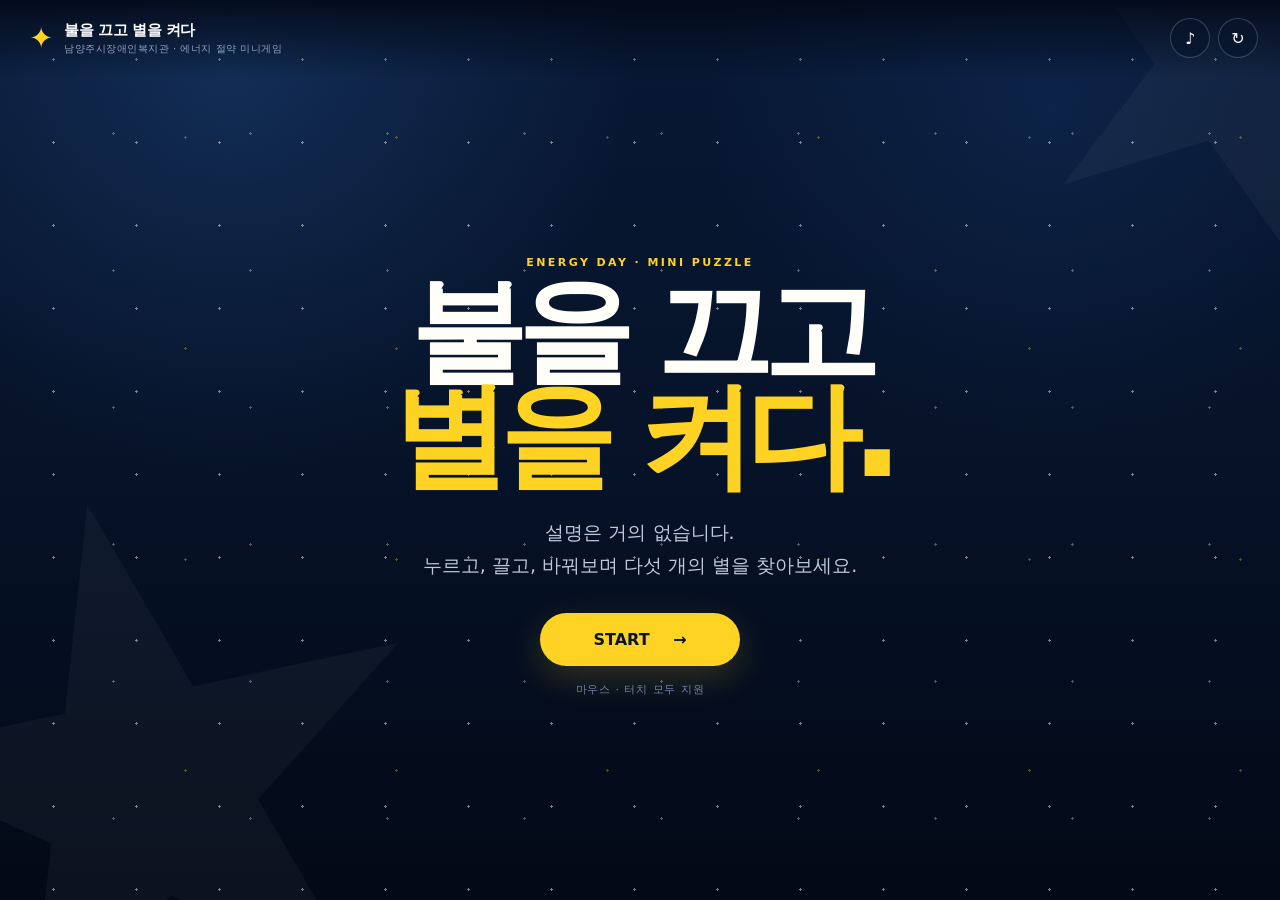
==== index.html @ 2996d531 "Add files via upload" ====
<!doctype html>
<html lang="ko">
<head>
  <meta charset="utf-8" />
  <meta name="viewport" content="width=device-width, initial-scale=1, viewport-fit=cover" />
  <meta name="theme-color" content="#07152d" />
  <meta name="description" content="불을 끄고 별을 켜다 - 5개의 짧은 에너지 절약 퍼즐 웹게임" />
  <title>불을 끄고 별을 켜다</title>
  <link rel="stylesheet" href="styles.css" />
</head>
<body>
  <div id="app" class="app-shell">
    <header class="topbar">
      <button id="homeBtn" class="brand" type="button" aria-label="처음 화면으로">
        <span class="brand-star" aria-hidden="true">✦</span>
        <span>
          <strong>불을 끄고 별을 켜다</strong>
          <small id="orgName">에너지 절약 미니게임</small>
        </span>
      </button>
      <div class="top-actions">
        <button id="soundBtn" class="icon-btn" type="button" aria-label="소리 켜기/끄기" aria-pressed="true">♪</button>
        <button id="resetBtn" class="icon-btn" type="button" aria-label="진행상황 초기화">↻</button>
      </div>
    </header>

    <main>
      <section id="introScreen" class="screen intro-screen active" aria-labelledby="introTitle">
        <div class="intro-stars" aria-hidden="true"></div>
        <div class="intro-card">
          <p class="eyebrow">ENERGY DAY · MINI PUZZLE</p>
          <h1 id="introTitle">불을 끄고<br><span>별을 켜다.</span></h1>
          <p class="intro-copy">설명은 거의 없습니다.<br>누르고, 끌고, 바꿔보며 다섯 개의 별을 찾아보세요.</p>
          <button id="startBtn" class="primary-btn" type="button">START <span>→</span></button>
          <p class="intro-note">마우스 · 터치 모두 지원</p>
        </div>
      </section>

      <section id="selectScreen" class="screen select-screen" aria-labelledby="selectTitle">
        <div class="screen-heading">
          <p class="eyebrow">FIND FIVE STARS</p>
          <h2 id="selectTitle">STAGE SELECT</h2>
          <p><strong id="starCount">0</strong> / 5 STARS</p>
        </div>
        <div id="stageGrid" class="stage-grid" aria-label="스테이지 선택"></div>
        <div class="select-footer">
          <span>별을 찾을수록 밤하늘이 밝아집니다.</span>
          <div id="miniConstellation" class="mini-constellation" aria-hidden="true"></div>
        </div>
      </section>

      <section id="gameScreen" class="screen game-screen" aria-labelledby="stageLabel">
        <div class="game-meta">
          <button id="backBtn" class="text-btn" type="button">← STAGES</button>
          <div>
            <p id="stageLabel" class="stage-label">STAGE 01</p>
            <p id="stageSubtitle" class="stage-subtitle">SWITCH</p>
          </div>
          <button id="hintBtn" class="hint-btn" type="button" aria-expanded="false">HINT ?</button>
        </div>

        <div id="gameFrame" class="game-frame" aria-live="polite"></div>
        <p id="hintText" class="hint-text" hidden></p>
      </section>

      <section id="endingScreen" class="screen ending-screen" aria-labelledby="endingTitle">
        <div class="ending-sky" aria-hidden="true">
          <div class="ending-star big-star"></div>
          <div class="ending-sparkles"></div>
        </div>
        <div class="ending-card">
          <p class="eyebrow">5 / 5 STARS FOUND</p>
          <h2 id="endingTitle">불을 끄면,<br><span>별이 켜집니다.</span></h2>
          <p>작은 실천이 모이면 밤하늘이 조금 더 선명해집니다.</p>
          <div class="pledge-box">
            <span>오늘의 에너지 약속</span>
            <strong>사용하지 않는 조명과 전자기기는 OFF</strong>
            <strong>여름철 실내 적정온도는 26℃</strong>
          </div>
          <button id="replayBtn" class="primary-btn" type="button">다시 플레이 <span>↻</span></button>
          <button id="endingStagesBtn" class="text-btn light" type="button">스테이지 선택으로</button>
        </div>
      </section>
    </main>

    <div id="clearOverlay" class="clear-overlay" aria-hidden="true">
      <div class="clear-star" aria-hidden="true"></div>
      <p>STAR FOUND</p>
      <strong id="clearStageText">01 / 05</strong>
    </div>

    <div id="toast" class="toast" role="status" aria-live="polite"></div>
  </div>

  <script src="game.js"></script>
</body>
</html>
---- styles.css ----
:root {
  --ink: #07152d;
  --ink-2: #0b2146;
  --paper: #f4f1e9;
  --white: #fffef9;
  --yellow: #ffd324;
  --yellow-2: #ffb400;
  --blue: #69b8ff;
  --muted: #75809a;
  --line: rgba(255,255,255,.15);
  --shadow: 0 24px 80px rgba(0,0,0,.26);
  --radius: 28px;
}

* { box-sizing: border-box; }
html, body { margin: 0; min-height: 100%; background: #030916; }
body {
  min-height: 100dvh;
  font-family: Pretendard, "Noto Sans KR", "Apple SD Gothic Neo", Inter, system-ui, -apple-system, sans-serif;
  color: var(--white);
  overflow-x: hidden;
  -webkit-tap-highlight-color: transparent;
}
button { font: inherit; }
button:focus-visible { outline: 3px solid var(--yellow); outline-offset: 4px; }

.app-shell {
  min-height: 100dvh;
  position: relative;
  background:
    radial-gradient(circle at 18% 8%, rgba(55,114,195,.23), transparent 30%),
    radial-gradient(circle at 82% 12%, rgba(32,79,150,.2), transparent 26%),
    linear-gradient(180deg, #081936 0%, #061329 47%, #030916 100%);
}
.app-shell::before {
  content: "";
  position: fixed; inset: 0; pointer-events: none; opacity: .48;
  background-image:
    radial-gradient(circle, rgba(255,255,255,.95) 0 1px, transparent 1.2px),
    radial-gradient(circle, rgba(255,255,255,.65) 0 1px, transparent 1.2px),
    radial-gradient(circle, rgba(255,211,36,.7) 0 1px, transparent 1.2px);
  background-size: 83px 83px, 137px 137px, 211px 211px;
  background-position: 12px 18px, 45px 65px, 80px 32px;
}

.topbar {
  position: fixed; z-index: 50; top: 0; left: 0; right: 0;
  height: 76px; padding: 0 max(22px, env(safe-area-inset-left));
  display: flex; align-items: center; justify-content: space-between;
  background: linear-gradient(180deg, rgba(3,9,22,.88), rgba(3,9,22,0));
  pointer-events: none;
}
.topbar button { pointer-events: auto; }
.brand {
  display: flex; gap: 11px; align-items: center; border: 0; background: none; color: white; padding: 7px; cursor: pointer; text-align: left;
}
.brand-star { color: var(--yellow); font-size: 29px; line-height: 1; }
.brand strong { display: block; font-size: 15px; letter-spacing: -.03em; }
.brand small { display: block; margin-top: 2px; color: #8fa2c4; font-size: 10px; letter-spacing: .05em; }
.top-actions { display: flex; gap: 8px; }
.icon-btn {
  width: 40px; height: 40px; border-radius: 50%; color: white; border: 1px solid rgba(255,255,255,.2); background: rgba(7,21,45,.55); backdrop-filter: blur(8px); cursor: pointer;
}
.icon-btn[aria-pressed="false"] { opacity: .45; }

.screen { display: none; min-height: 100dvh; position: relative; z-index: 2; padding: 92px 24px 28px; }
.screen.active { display: flex; }
.eyebrow { margin: 0 0 10px; font-size: 11px; font-weight: 800; letter-spacing: .22em; color: var(--yellow); }

/* intro */
.intro-screen { align-items: center; justify-content: center; text-align: center; overflow: hidden; }
.intro-card { width: min(650px, 100%); position: relative; z-index: 2; }
.intro-card h1 { margin: 0; font-size: clamp(56px, 11vw, 116px); line-height: .9; letter-spacing: -.075em; font-weight: 950; }
.intro-card h1 span { color: var(--yellow); }
.intro-copy { color: #bdc8dd; font-size: clamp(15px, 2.7vw, 19px); line-height: 1.75; margin: 28px 0 30px; }
.primary-btn {
  min-width: 200px; border: 0; border-radius: 999px; padding: 17px 26px; font-weight: 900; color: var(--ink); background: var(--yellow); cursor: pointer; box-shadow: 0 12px 35px rgba(255,211,36,.18); transition: transform .18s ease, box-shadow .18s ease;
}
.primary-btn:hover { transform: translateY(-2px); box-shadow: 0 15px 42px rgba(255,211,36,.28); }
.primary-btn span { margin-left: 18px; }
.intro-note { margin-top: 16px; color: #7083a5; font-size: 11px; letter-spacing: .08em; }
.intro-stars::before, .intro-stars::after { content: "★"; position: absolute; color: rgba(255,255,255,.04); font-size: min(66vw, 720px); line-height: 1; }
.intro-stars::before { left: -14vw; bottom: -18vw; transform: rotate(-12deg); }
.intro-stars::after { right: -22vw; top: -24vw; transform: rotate(19deg) scale(.72); }

/* selection */
.select-screen { flex-direction: column; justify-content: center; width: min(980px, 100%); margin: auto; }
.screen-heading { display: grid; grid-template-columns: 1fr auto; align-items: end; gap: 0 20px; margin-bottom: 28px; }
.screen-heading .eyebrow { grid-column: 1 / -1; }
.screen-heading h2 { margin: 0; font-size: clamp(38px, 7vw, 72px); letter-spacing: -.055em; line-height: .95; }
.screen-heading > p:last-child { margin: 0 0 7px; color: #8798b8; font-size: 13px; }
.screen-heading strong { color: var(--yellow); font-size: 25px; }
.stage-grid { display: grid; grid-template-columns: repeat(5, 1fr); gap: 12px; }
.stage-tile {
  aspect-ratio: 1 / 1.05; position: relative; border-radius: 24px; border: 1px solid rgba(255,255,255,.15); overflow: hidden; padding: 18px; background: rgba(12,31,62,.73); color: white; cursor: pointer; text-align: left; transition: transform .18s ease, border-color .18s ease, background .18s ease;
}
.stage-tile:hover:not(:disabled) { transform: translateY(-5px); border-color: rgba(255,211,36,.55); background: rgba(15,39,78,.95); }
.stage-tile:disabled { cursor: not-allowed; opacity: .35; filter: grayscale(.5); }
.stage-number { display: block; font-size: 12px; color: #8194b7; letter-spacing: .08em; }
.stage-name { position: absolute; left: 18px; bottom: 17px; font-size: clamp(13px, 1.5vw, 17px); font-weight: 900; letter-spacing: -.02em; }
.stage-icon { position: absolute; right: 14px; top: 10px; font-size: clamp(44px, 6vw, 78px); line-height: 1; color: rgba(255,255,255,.06); }
.stage-tile.cleared { border-color: rgba(255,211,36,.45); }
.stage-tile.cleared .stage-icon { color: var(--yellow); opacity: .95; transform: scale(.58); transform-origin: top right; }
.stage-tile.cleared::after { content: "FOUND"; position: absolute; top: 18px; left: 18px; color: var(--yellow); font-size: 9px; font-weight: 900; letter-spacing: .15em; }
.stage-tile.cleared .stage-number { visibility: hidden; }
.select-footer { display: flex; justify-content: space-between; align-items: center; margin-top: 20px; color: #7f90af; font-size: 12px; }
.mini-constellation { display: flex; gap: 6px; }
.mini-constellation i { width: 8px; height: 8px; background: #42516f; transform: rotate(45deg); transition: .35s; }
.mini-constellation i.on { background: var(--yellow); box-shadow: 0 0 14px rgba(255,211,36,.7); }

/* game */
.game-screen { flex-direction: column; align-items: center; justify-content: center; padding-top: 86px; }
.game-meta { width: min(860px, 100%); display: grid; grid-template-columns: 1fr auto 1fr; align-items: center; margin: 0 0 13px; }
.game-meta > div { text-align: center; }
.stage-label { margin: 0; font-size: 10px; color: #7f91b2; font-weight: 800; letter-spacing: .18em; }
.stage-subtitle { margin: 2px 0 0; font-size: 19px; font-weight: 950; letter-spacing: .08em; }
.text-btn, .hint-btn { border: 0; background: none; color: #8da0c2; font-size: 11px; letter-spacing: .07em; font-weight: 800; cursor: pointer; padding: 10px 0; }
.text-btn { justify-self: start; }
.hint-btn { justify-self: end; }
.text-btn:hover, .hint-btn:hover { color: white; }
.game-frame {
  width: min(860px, 100%); aspect-ratio: 16 / 9; min-height: 330px; max-height: calc(100dvh - 190px); position: relative; overflow: hidden; border-radius: var(--radius); background: #f4f1e9; color: var(--ink); box-shadow: var(--shadow); user-select: none; touch-action: none;
}
.hint-text { max-width: 760px; margin: 13px auto 0; padding: 10px 16px; border-radius: 999px; background: rgba(255,255,255,.08); color: #b4bfd2; font-size: 12px; text-align: center; }

/* shared stage visuals */
.stage-scene { position: absolute; inset: 0; overflow: hidden; }
.scene-caption { position: absolute; left: 22px; bottom: 18px; color: rgba(7,21,45,.46); font-size: 10px; letter-spacing: .12em; font-weight: 800; }
.star-shape { clip-path: polygon(50% 0%, 61% 34%, 98% 35%, 68% 56%, 79% 92%, 50% 71%, 21% 92%, 32% 56%, 2% 35%, 39% 34%); }

/* Stage 1 */
.room-stage { background: linear-gradient(180deg, #f8edc8 0 68%, #d4b183 68%); transition: background .65s ease; }
.room-stage.off { background: linear-gradient(180deg, #0c1832 0 68%, #11192b 68%); }
.room-window { position: absolute; left: 10%; top: 13%; width: 30%; height: 43%; border: 13px solid #e7dcc1; background: linear-gradient(#82c6eb, #c8ebf8); box-shadow: inset 0 0 0 3px #c4b99f; overflow: hidden; transition: .6s; }
.room-window::before, .room-window::after { content: ""; position: absolute; background: #e7dcc1; z-index: 3; }
.room-window::before { width: 8px; height: 100%; left: calc(50% - 4px); }
.room-window::after { height: 8px; width: 100%; top: calc(50% - 4px); }
.room-stage.off .room-window { background: radial-gradient(circle at 60% 25%, #263f69, #081226 70%); border-color: #1d2940; box-shadow: inset 0 0 0 3px #050b17; }
.window-star { position: absolute; width: 30%; aspect-ratio: 1; left: 58%; top: 27%; background: var(--yellow); filter: drop-shadow(0 0 14px rgba(255,211,36,.9)); opacity: 0; transform: scale(.3) rotate(-25deg); transition: .55s .25s cubic-bezier(.2,.8,.2,1); }
.room-stage.off .window-star { opacity: 1; transform: scale(1) rotate(0); }
.room-table { position: absolute; right: 12%; bottom: 20%; width: 34%; height: 8%; background: #8d643f; border-radius: 6px 6px 0 0; }
.room-table::before, .room-table::after { content: ""; position: absolute; top: 100%; width: 6%; height: 140%; background: #69492f; }
.room-table::before { left: 8%; } .room-table::after { right: 8%; }
.desk-lamp { position: absolute; right: 25%; bottom: 28%; width: 17%; height: 29%; }
.lamp-base { position: absolute; bottom: 0; left: 32%; width: 43%; height: 8%; border-radius: 50%; background: #23334e; }
.lamp-arm { position: absolute; bottom: 6%; left: 50%; width: 5%; height: 62%; background: #31425e; transform: rotate(-18deg); transform-origin: bottom; }
.lamp-head { position: absolute; top: 4%; left: 28%; width: 50%; height: 25%; background: #31425e; border-radius: 60% 60% 22% 22%; transform: rotate(-15deg); }
.light-cone { position: absolute; left: 7%; top: 21%; width: 86%; height: 78%; background: linear-gradient(180deg, rgba(255,243,168,.68), rgba(255,243,168,0)); clip-path: polygon(31% 0, 63% 0, 100% 100%, 0 100%); opacity: 1; transition: .45s; pointer-events: none; }
.room-stage.off .light-cone { opacity: 0; }
.wall-switch { position: absolute; left: 49%; top: 39%; width: 55px; height: 78px; background: #e9e4d7; border: 1px solid #c9c2b4; border-radius: 6px; box-shadow: 0 6px 15px rgba(40,33,18,.12); cursor: pointer; }
.wall-switch::before { content: ""; position: absolute; left: 17px; top: 17px; width: 19px; height: 42px; background: #fbfaf5; border: 1px solid #cfc9bc; border-radius: 3px; box-shadow: inset 0 -5px 8px rgba(0,0,0,.07); transition: .25s; }
.room-stage.off .wall-switch::before { transform: rotateX(180deg); box-shadow: inset 0 5px 8px rgba(0,0,0,.1); }

/* Stage 2 */
.thermo-stage { display: grid; place-items: center; background: radial-gradient(circle at 50% 40%, #f7fafb 0, #e8f1f4 68%, #d5e5e8 100%); }
.thermo-unit { width: min(68%, 420px); aspect-ratio: 1.55; border-radius: 30px; background: #fdfefd; border: 1px solid #cbd9dc; box-shadow: 0 26px 60px rgba(54,91,100,.18), inset 0 -10px 25px rgba(87,130,140,.06); position: relative; display: grid; place-items: center; }
.thermo-display { font-variant-numeric: tabular-nums; font-size: clamp(68px, 13vw, 120px); font-weight: 300; letter-spacing: -.07em; color: #1d4451; line-height: 1; }
.thermo-display small { font-size: .32em; vertical-align: top; margin-left: 4px; }
.thermo-arrows { position: absolute; right: 8%; top: 50%; transform: translateY(-50%); display: grid; gap: 12px; }
.temp-btn { width: 44px; height: 44px; border: 1px solid #c9d7da; background: white; color: #315b65; border-radius: 50%; cursor: pointer; font-size: 20px; }
.thermo-led { position: absolute; left: 7%; top: 14%; width: 8px; height: 8px; border-radius: 50%; background: #61a8be; box-shadow: 0 0 8px #61a8be; }
.thermo-star { position: absolute; width: 80px; aspect-ratio: 1; background: var(--yellow); opacity: 0; transform: scale(.2); transition: .5s cubic-bezier(.2,.9,.2,1.2); filter: drop-shadow(0 0 12px rgba(255,211,36,.7)); }
.thermo-stage.solved .thermo-display { opacity: .08; }
.thermo-stage.solved .thermo-arrows { opacity: 0; }
.thermo-stage.solved .thermo-star { opacity: 1; transform: scale(1); }
.thermo-message { position: absolute; bottom: 12%; text-align: center; color: #62808a; font-size: 12px; opacity: 0; transition: .4s .15s; }
.thermo-stage.solved .thermo-message { opacity: 1; }

/* Stage 3 */
.standby-stage { background: #0c1220; display: grid; place-items: center; }
.standby-board { position: relative; width: min(82%, 600px); aspect-ratio: 1.58; border: 1px solid #273146; border-radius: 22px; background: linear-gradient(145deg, #171f2f, #0d1422); box-shadow: inset 0 0 50px rgba(0,0,0,.35); }
.device-node { position: absolute; width: 72px; height: 72px; transform: translate(-50%, -50%); border-radius: 20px; border: 1px solid #343f54; background: #131b2a; display: grid; place-items: center; cursor: pointer; color: #778399; transition: .25s; z-index: 4; }
.device-node span { font-size: 24px; filter: grayscale(1); }
.device-node i { position: absolute; right: 8px; top: 8px; width: 8px; height: 8px; border-radius: 50%; background: #ff5d57; box-shadow: 0 0 10px rgba(255,93,87,.8); transition: .2s; }
.device-node.off { border-color: #2a3242; color: #404a5c; transform: translate(-50%, -50%) scale(.96); }
.device-node.off i { background: #334058; box-shadow: none; }
.standby-svg { position: absolute; inset: 0; width: 100%; height: 100%; z-index: 2; pointer-events: none; }
.standby-svg path { fill: none; stroke: var(--yellow); stroke-width: 3; stroke-linecap: round; stroke-linejoin: round; stroke-dasharray: 1000; stroke-dashoffset: 1000; filter: drop-shadow(0 0 7px rgba(255,211,36,.55)); transition: stroke-dashoffset .8s ease; }
.standby-stage.solved .standby-svg path { stroke-dashoffset: 0; }
.standby-center-star { position: absolute; left: 50%; top: 50%; width: 70px; aspect-ratio: 1; transform: translate(-50%,-50%) scale(.1) rotate(-30deg); background: var(--yellow); opacity: 0; transition: .45s .45s cubic-bezier(.15,.9,.2,1.25); z-index: 3; }
.standby-stage.solved .standby-center-star { opacity: 1; transform: translate(-50%,-50%) scale(1) rotate(0); }
.board-label { position: absolute; left: 16px; bottom: 12px; color: #4b586e; font-size: 9px; letter-spacing: .15em; }

/* Stage 4 */
.window-stage { background: linear-gradient(180deg, #cfeaf2 0 67%, #d7c5aa 67%); }
.ac-unit { position: absolute; left: 8%; top: 10%; width: 34%; height: 14%; background: #f7fafb; border: 1px solid #c4d0d3; border-radius: 10px 10px 22px 22px; box-shadow: 0 10px 25px rgba(55,91,97,.15); }
.ac-unit::after { content: "26°"; position: absolute; right: 10%; top: 32%; color: #5d8490; font-size: 11px; }
.airflow { position: absolute; left: 13%; top: 24%; width: 46%; height: 43%; pointer-events: none; opacity: .85; transition: .45s; }
.airflow i { position: absolute; height: 2px; border-radius: 999px; background: rgba(92,174,205,.55); animation: wind 1.8s linear infinite; transform-origin: left; }
.airflow i:nth-child(1) { top: 5%; width: 74%; animation-delay: -.4s; }
.airflow i:nth-child(2) { top: 26%; width: 58%; animation-delay: -1.1s; }
.airflow i:nth-child(3) { top: 49%; width: 83%; animation-delay: -.8s; }
.airflow i:nth-child(4) { top: 72%; width: 50%; animation-delay: -.15s; }
@keyframes wind { 0% { transform: translateX(-5%) scaleX(.45); opacity: 0; } 30% { opacity: 1; } 100% { transform: translateX(90%) scaleX(1); opacity: 0; } }
.window-stage.solved .airflow { opacity: 0; }
.big-window { position: absolute; right: 8%; top: 15%; width: 42%; height: 57%; border: 12px solid #faf6ec; background: linear-gradient(#73b9e3,#d8edf8); overflow: hidden; box-shadow: 0 15px 35px rgba(52,95,113,.15); }
.window-fixed { position: absolute; inset: 0 50% 0 0; border-right: 6px solid #f7f1e6; }
.window-panel { position: absolute; top: 0; bottom: 0; left: 0; width: 52%; background: linear-gradient(180deg, rgba(255,255,255,.1), rgba(200,232,248,.12)); border-right: 8px solid #f7f1e6; box-shadow: 12px 0 18px rgba(21,67,91,.13); cursor: ew-resize; z-index: 4; }
.window-panel::after { content: ""; position: absolute; right: 12px; top: 46%; width: 6px; height: 44px; border-radius: 999px; background: #bbc4c6; }
.outdoor-star { position: absolute; right: 12%; top: 16%; width: 25%; aspect-ratio: 1; background: var(--yellow); opacity: 0; transform: scale(.25); transition: .5s .18s cubic-bezier(.2,.9,.2,1.2); filter: drop-shadow(0 0 12px rgba(255,211,36,.7)); z-index: 2; }
.window-stage.solved .outdoor-star { opacity: 1; transform: scale(1); }
.window-stage.solved .big-window { background: linear-gradient(#2b5783,#0d2341); }
.window-stage.solved .window-panel, .window-stage.solved .window-fixed { background: rgba(15,43,68,.15); }
.window-track { position: absolute; left: 10%; bottom: 13%; width: 55%; height: 5px; border-radius: 999px; background: rgba(7,21,45,.16); }
.window-track::after { content: "CLOSE"; position: absolute; right: 0; top: 12px; color: rgba(7,21,45,.42); font-size: 9px; font-weight: 900; letter-spacing: .12em; }

/* Stage 5 */
.building-stage { background: linear-gradient(#0c2346 0 64%, #09162c 64%); }
.city-stars { position: absolute; inset: 0; pointer-events: none; }
.city-stars i { position: absolute; width: 4px; height: 4px; border-radius: 50%; background: white; opacity: .25; transition: .4s; }
.city-stars i.on { opacity: .9; background: var(--yellow); box-shadow: 0 0 11px var(--yellow); transform: scale(1.7); }
.building { position: absolute; left: 12%; right: 12%; bottom: 0; height: 66%; background: #132139; border-radius: 12px 12px 0 0; box-shadow: 0 -16px 38px rgba(0,0,0,.2); }
.building::before { content: ""; position: absolute; left: 7%; top: -8%; width: 26%; height: 8%; background: #182943; border-radius: 7px 7px 0 0; }
.building-sign { position: absolute; left: 50%; top: 6%; transform: translateX(-50%); color: #71809a; font-size: 10px; letter-spacing: .17em; white-space: nowrap; }
.windows-grid { position: absolute; left: 10%; right: 10%; top: 20%; bottom: 13%; display: grid; grid-template-columns: repeat(4,1fr); grid-template-rows: repeat(3,1fr); gap: 8% 7%; }
.building-window { position: relative; border: 0; border-radius: 5px; background: #ffe273; box-shadow: 0 0 18px rgba(255,221,98,.32), inset 0 0 0 3px #c9b45f; cursor: pointer; transition: .26s; }
.building-window::after { content: ""; position: absolute; left: 50%; top: 0; bottom: 0; width: 3px; background: rgba(119,99,35,.25); }
.building-window.off { background: #07111f; box-shadow: none; }
.building-window.off::after { background: #1c2b42; }
.constellation-svg { position: absolute; left: 23%; top: 5%; width: 54%; height: 42%; pointer-events: none; opacity: 0; transition: .5s; filter: drop-shadow(0 0 7px rgba(255,211,36,.5)); }
.constellation-svg path { fill: none; stroke: var(--yellow); stroke-width: 1.8; stroke-dasharray: 700; stroke-dashoffset: 700; transition: stroke-dashoffset 1.1s .2s ease; }
.building-stage.solved .constellation-svg { opacity: 1; }
.building-stage.solved .constellation-svg path { stroke-dashoffset: 0; }
.final-sky-star { position: absolute; left: 50%; top: 20%; width: 62px; aspect-ratio: 1; background: var(--yellow); opacity: 0; transform: translate(-50%,-50%) scale(.2); transition: .5s .85s cubic-bezier(.2,.9,.2,1.2); filter: drop-shadow(0 0 15px rgba(255,211,36,.9)); }
.building-stage.solved .final-sky-star { opacity: 1; transform: translate(-50%,-50%) scale(1); }

/* clear */
.clear-overlay { position: fixed; inset: 0; z-index: 100; display: grid; place-items: center; align-content: center; background: rgba(3,9,22,.88); backdrop-filter: blur(6px); opacity: 0; visibility: hidden; transition: .28s; pointer-events: none; }
.clear-overlay.show { opacity: 1; visibility: visible; }
.clear-star { width: 120px; aspect-ratio: 1; background: var(--yellow); clip-path: polygon(50% 0%, 61% 34%, 98% 35%, 68% 56%, 79% 92%, 50% 71%, 21% 92%, 32% 56%, 2% 35%, 39% 34%); filter: drop-shadow(0 0 26px rgba(255,211,36,.58)); animation: popStar .6s cubic-bezier(.15,.9,.22,1.35); }
@keyframes popStar { from { transform: scale(.05) rotate(-45deg); } to { transform: scale(1) rotate(0); } }
.clear-overlay p { margin: 20px 0 4px; font-weight: 950; font-size: 28px; letter-spacing: -.03em; }
.clear-overlay strong { color: #8293b3; font-size: 11px; letter-spacing: .18em; }
.toast { position: fixed; z-index: 110; left: 50%; bottom: 30px; transform: translate(-50%, 15px); padding: 11px 16px; border-radius: 999px; background: rgba(255,255,255,.95); color: var(--ink); font-size: 12px; font-weight: 800; opacity: 0; pointer-events: none; transition: .25s; box-shadow: 0 10px 30px rgba(0,0,0,.24); }
.toast.show { opacity: 1; transform: translate(-50%, 0); }

/* ending */
.ending-screen { align-items: center; justify-content: center; text-align: center; overflow: hidden; }
.ending-card { width: min(660px, 100%); position: relative; z-index: 3; }
.ending-card h2 { margin: 0; font-size: clamp(48px, 9vw, 88px); line-height: .95; letter-spacing: -.065em; }
.ending-card h2 span { color: var(--yellow); }
.ending-card > p:not(.eyebrow) { color: #aebad0; line-height: 1.65; }
.pledge-box { margin: 24px auto 26px; max-width: 520px; border: 1px solid rgba(255,255,255,.13); border-radius: 20px; padding: 18px; background: rgba(11,33,70,.46); display: grid; gap: 6px; }
.pledge-box span { color: #7689ad; font-size: 10px; letter-spacing: .14em; font-weight: 800; margin-bottom: 4px; }
.pledge-box strong { font-size: 14px; }
.light { display: block; margin: 14px auto 0; color: #7184a8; }
.ending-star { position: absolute; width: min(60vw, 600px); aspect-ratio: 1; background: rgba(255,211,36,.04); left: 50%; top: 50%; transform: translate(-50%,-50%) rotate(-7deg); clip-path: polygon(50% 0%, 61% 34%, 98% 35%, 68% 56%, 79% 92%, 50% 71%, 21% 92%, 32% 56%, 2% 35%, 39% 34%); }

@media (max-width: 760px) {
  .topbar { height: 66px; padding: 0 12px; }
  .brand small { display: none; }
  .screen { padding: 78px 14px 20px; }
  .stage-grid { grid-template-columns: repeat(2, 1fr); }
  .stage-tile:last-child { grid-column: 1 / -1; aspect-ratio: 2 / .72; }
  .select-screen { justify-content: flex-start; }
  .screen-heading { margin-top: 22px; }
  .game-screen { justify-content: flex-start; padding-top: 76px; }
  .game-frame { aspect-ratio: 10 / 12; min-height: 520px; max-height: none; border-radius: 22px; }
  .game-meta { grid-template-columns: 1fr auto 1fr; }
  .room-window { left: 8%; top: 14%; width: 45%; height: 36%; }
  .room-table { right: 8%; bottom: 23%; width: 56%; }
  .desk-lamp { right: 22%; bottom: 31%; width: 27%; height: 26%; }
  .wall-switch { left: 20%; top: 60%; }
  .thermo-unit { width: 82%; }
  .standby-board { width: 90%; aspect-ratio: 1 / 1.2; }
  .device-node { width: 64px; height: 64px; }
  .ac-unit { left: 7%; top: 11%; width: 48%; height: 10%; }
  .big-window { right: 8%; left: 8%; top: 33%; width: auto; height: 45%; }
  .airflow { left: 14%; top: 21%; width: 68%; height: 18%; }
  .window-track { left: 10%; bottom: 12%; width: 80%; }
  .building { left: 5%; right: 5%; height: 62%; }
  .constellation-svg { left: 16%; width: 68%; top: 9%; }
  .select-footer > span { display: none; }
  .select-footer { justify-content: flex-end; }
}

@media (prefers-reduced-motion: reduce) {
  *, *::before, *::after { animation-duration: .01ms !important; animation-iteration-count: 1 !important; transition-duration: .01ms !important; }
}
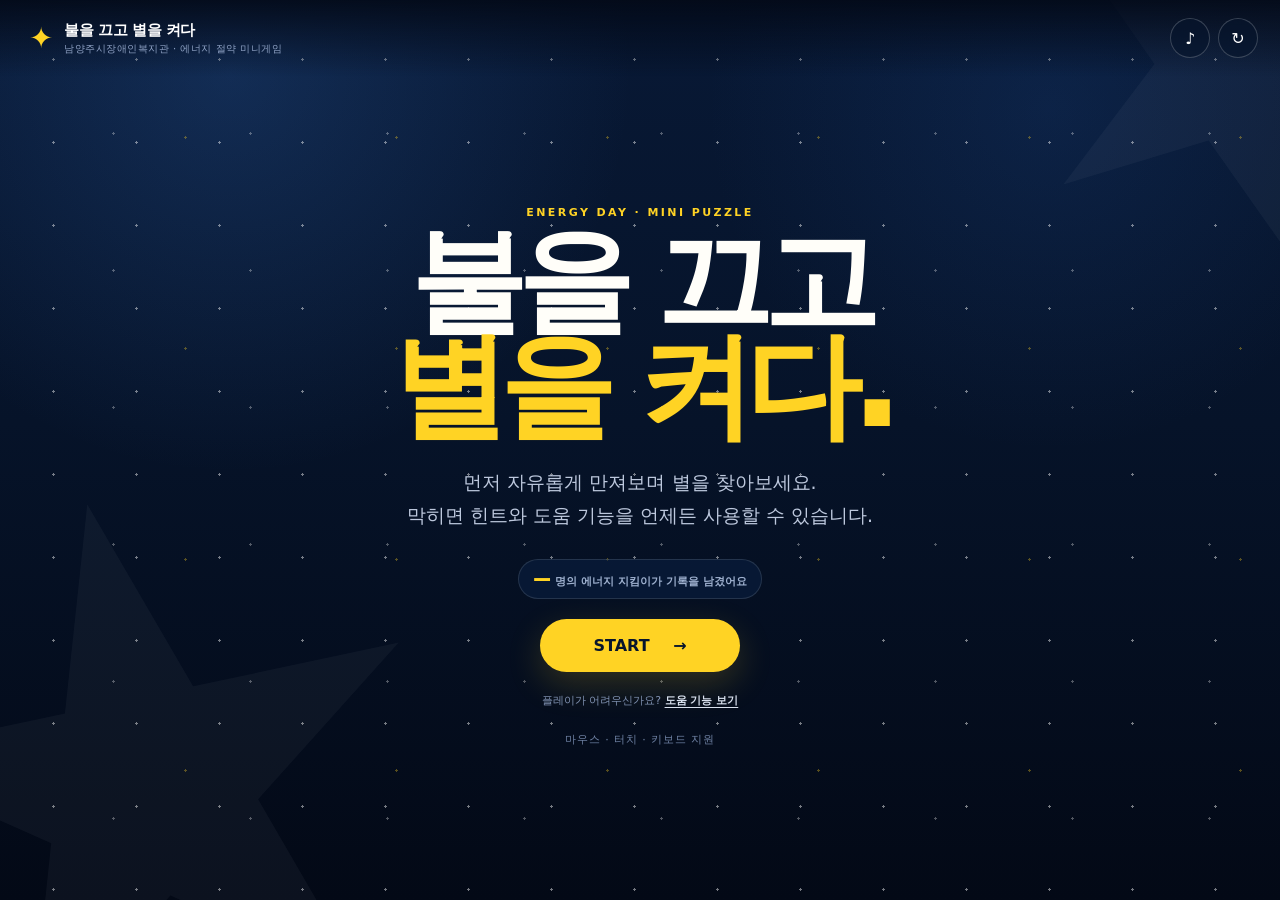
==== commit 420a353b: "Add files via upload" ====
--- a/index.html
+++ b/index.html
@@ -30,9 +30,11 @@
         <div class="intro-card">
           <p class="eyebrow">ENERGY DAY · MINI PUZZLE</p>
           <h1 id="introTitle">불을 끄고<br><span>별을 켜다.</span></h1>
-          <p class="intro-copy">설명은 거의 없습니다.<br>누르고, 끌고, 바꿔보며 다섯 개의 별을 찾아보세요.</p>
+          <p class="intro-copy">먼저 자유롭게 만져보며 별을 찾아보세요.<br>막히면 힌트와 도움 기능을 언제든 사용할 수 있습니다.</p>
+          <div class="intro-community" aria-live="polite"><strong id="publicParticipationCount">—</strong><span>명의 에너지 지킴이가 기록을 남겼어요</span></div>
           <button id="startBtn" class="primary-btn" type="button">START <span>→</span></button>
-          <p class="intro-note">마우스 · 터치 모두 지원</p>
+          <button id="introHelpBtn" class="intro-help-btn" type="button">플레이가 어려우신가요? <b>도움 기능 보기</b></button>
+          <p class="intro-note">마우스 · 터치 · 키보드 지원</p>
         </div>
       </section>
 
@@ -56,11 +58,18 @@
             <p id="stageLabel" class="stage-label">STAGE 01</p>
             <p id="stageSubtitle" class="stage-subtitle">SWITCH</p>
           </div>
-          <button id="hintBtn" class="hint-btn" type="button" aria-expanded="false">HINT ?</button>
+          <div class="game-meta-actions">
+            <button id="helpBtn" class="help-btn" type="button" aria-haspopup="dialog">도움</button>
+            <button id="hintBtn" class="hint-btn" type="button" aria-expanded="false">HINT ?</button>
+          </div>
         </div>
 
         <div id="gameFrame" class="game-frame" aria-live="polite"></div>
-        <p id="hintText" class="hint-text" hidden></p>
+        <p id="hintText" class="hint-text" role="status" aria-live="polite" hidden></p>
+        <div id="autoHelpActions" class="auto-help-actions" hidden>
+          <button id="assistControlBtn" class="mini-help-btn" type="button">쉬운 조작 켜기</button>
+          <button id="alternativeBtn" class="mini-help-btn accent" type="button">다른 방식으로 참여</button>
+        </div>
       </section>
 
       <section id="endingScreen" class="screen ending-screen" aria-labelledby="endingTitle">
@@ -68,20 +77,187 @@
           <div class="ending-star big-star"></div>
           <div class="ending-sparkles"></div>
         </div>
-        <div class="ending-card">
+        <div class="ending-card ending-card-wide">
           <p class="eyebrow">5 / 5 STARS FOUND</p>
           <h2 id="endingTitle">불을 끄면,<br><span>별이 켜집니다.</span></h2>
           <p>작은 실천이 모이면 밤하늘이 조금 더 선명해집니다.</p>
-          <div class="pledge-box">
-            <span>오늘의 에너지 약속</span>
-            <strong>사용하지 않는 조명과 전자기기는 OFF</strong>
-            <strong>여름철 실내 적정온도는 26℃</strong>
-          </div>
-          <button id="replayBtn" class="primary-btn" type="button">다시 플레이 <span>↻</span></button>
-          <button id="endingStagesBtn" class="text-btn light" type="button">스테이지 선택으로</button>
+
+          <div class="ending-layout">
+            <div class="ending-left">
+              <div class="pledge-box">
+                <span>오늘의 에너지 약속</span>
+                <strong>사용하지 않는 조명과 전자기기는 OFF</strong>
+                <strong>여름철 실내 적정온도는 26℃</strong>
+                <div class="community-impact"><b id="endingParticipationCount">—</b><small>명의 에너지 지킴이가 기록을 남겼습니다</small></div>
+              </div>
+
+              <div class="share-preview" aria-label="클리어 기념 이미지 미리보기">
+                <div class="share-preview-stars" aria-hidden="true">✦　★　✦</div>
+                <small>ENERGY SAVING CHALLENGE</small>
+                <strong>5 / 5 STARS FOUND</strong>
+                <b>불을 끄고<br>별을 켜다.</b>
+                <span>남양주시장애인복지관</span>
+                <em id="previewCode">STAR-------</em>
+              </div>
+              <p class="share-note">공유 이미지는 1080×1350px로 자동 생성되며 개인정보는 이미지에 포함되지 않습니다.</p>
+            </div>
+
+            <div class="ending-right">
+              <div class="event-box">
+                <p class="step-kicker">EVENT ENTRY</p>
+                <h3>클리어 기록을 남겨주세요.</h3>
+                <p class="event-copy">이름과 전화번호만 등록하면 참여코드가 발급됩니다. 운영자는 별도의 관리자 페이지에서 참여코드와 등록 정보를 확인할 수 있습니다.</p>
+
+                <form id="entryForm" class="entry-form" novalidate>
+                  <fieldset class="participant-type">
+                    <legend>참여자 구분</legend>
+                    <label><input type="radio" name="participantType" value="adult" checked /> 만 14세 이상</label>
+                    <label><input type="radio" name="participantType" value="guardian" /> 만 14세 미만 참여자의 법정대리인</label>
+                  </fieldset>
+
+                  <label class="field-label" for="participantName"><span id="nameLabelText">이름</span>
+                    <input id="participantName" name="name" type="text" maxlength="30" autocomplete="name" placeholder="이름을 입력해주세요" required />
+                  </label>
+                  <label class="field-label" for="participantPhone"><span id="phoneLabelText">전화번호</span>
+                    <input id="participantPhone" name="phone" type="tel" inputmode="tel" maxlength="20" autocomplete="tel" placeholder="010-1234-5678" required />
+                  </label>
+
+                  <label class="consent-row">
+                    <input id="privacyConsent" type="checkbox" required />
+                    <span><button id="privacyOpenBtn" class="privacy-link" type="button">개인정보 수집·이용 동의</button> <b>(필수)</b></span>
+                  </label>
+                  <p id="guardianNote" class="guardian-note">만 14세 미만 참여자는 아동의 개인정보 대신 법정대리인의 이름과 전화번호를 입력해주세요.</p>
+                  <input id="websiteField" name="website" type="text" class="hp-field" tabindex="-1" autocomplete="off" aria-hidden="true" />
+
+                  <div id="registrationStatus" class="registration-status" aria-live="polite">
+                    <span>참여코드</span>
+                    <strong id="participationCode">STAR-------</strong>
+                    <small id="registrationStatusText">아직 기록이 등록되지 않았습니다.</small>
+                  </div>
+
+                  <div class="event-actions">
+                    <button id="registerBtn" class="action-btn record-btn" type="submit">
+                      <span class="action-number">01</span>
+                      <span><b>나의 에너지 기록 등록하기</b><small>추첨 참여 정보 저장</small></span>
+                    </button>
+                    <button id="instagramBtn" class="action-btn instagram-btn" type="button">
+                      <span class="action-number">02</span>
+                      <span><b>인스타그램에 공유하기</b><small>클리어 이미지 + 게시글 문구</small></span>
+                    </button>
+                  </div>
+                </form>
+
+                <div class="event-rules">
+                  <strong>추첨 확인 안내</strong>
+                  <p>공개 계정은 참여코드와 캠페인 해시태그로 확인합니다. <b>비공개 계정도 참여 가능</b>하며, 게시 후 참여코드가 보이는 화면을 캡처해 복지관 공식 인스타그램 DM으로 보내주세요.</p>
+                  <button id="privateInstagramBtn" class="inline-info-btn" type="button">비공개 계정 인증 방법 보기</button>
+                </div>
+              </div>
+            </div>
+          </div>
+
+          <div class="ending-sub-actions">
+            <button id="replayBtn" class="text-btn light" type="button">처음부터 다시 플레이</button>
+            <button id="endingStagesBtn" class="text-btn light" type="button">스테이지 선택으로</button>
+          </div>
         </div>
       </section>
     </main>
+
+    <dialog id="helpDialog" class="modal-dialog help-dialog" aria-labelledby="helpTitle">
+      <div class="modal-head">
+        <div>
+          <p class="eyebrow">PLAY SUPPORT</p>
+          <h2 id="helpTitle">플레이 도움</h2>
+        </div>
+        <button id="helpCloseBtn" class="modal-close" type="button" aria-label="닫기">×</button>
+      </div>
+      <div class="modal-body help-body">
+        <p>퍼즐 조작이 어렵거나 방법을 찾기 힘들 때 사용할 수 있습니다. 장애 여부와 관계없이 누구나 편하게 이용해주세요.</p>
+        <div class="help-options">
+          <button id="easyControlBtn" class="help-option" type="button" aria-pressed="false"><b>쉬운 조작</b><span>터치 영역을 키우고, 드래그 퍼즐에는 버튼 조작을 추가합니다.</span></button>
+          <button id="showHintNowBtn" class="help-option" type="button"><b>힌트 바로 보기</b><span>현재 스테이지의 구체적인 힌트를 표시합니다.</span></button>
+        </div>
+        <div id="alternativeParticipation" class="alternative-participation">
+          <div class="alternative-head"><b>퍼즐 대신 에너지 절약 실천으로 참여</b><span>조작이 어려운 경우 오늘 실천할 약속을 하나 선택하면 현재 스테이지의 별을 켤 수 있습니다.</span></div>
+          <div class="pledge-choice-grid">
+            <button class="pledge-choice" type="button" data-pledge="사용하지 않는 조명 끄기">💡 <span>사용하지 않는 조명 끄기</span></button>
+            <button class="pledge-choice" type="button" data-pledge="사용하지 않는 플러그와 전자기기 끄기">🔌 <span>사용하지 않는 전자기기 끄기</span></button>
+            <button class="pledge-choice" type="button" data-pledge="여름철 실내 적정온도 26℃ 지키기">26° <span>적정온도 26℃ 지키기</span></button>
+            <button class="pledge-choice" type="button" data-pledge="냉방 중 창문 닫기">🪟 <span>냉방 중 창문 닫기</span></button>
+          </div>
+        </div>
+      </div>
+    </dialog>
+
+    <dialog id="privacyDialog" class="modal-dialog" aria-labelledby="privacyTitle">
+      <div class="modal-head">
+        <div>
+          <p class="eyebrow">PRIVACY</p>
+          <h2 id="privacyTitle">개인정보 수집·이용 안내</h2>
+        </div>
+        <button id="privacyCloseBtn" class="modal-close" type="button" aria-label="닫기">×</button>
+      </div>
+      <div class="modal-body">
+        <p>남양주시장애인복지관은 「불을 끄고 별을 켜다」 캠페인 참여 및 경품 추첨을 위해 아래와 같이 개인정보를 수집·이용합니다.</p>
+        <div class="privacy-table" role="table" aria-label="개인정보 수집 이용 내용">
+          <div role="row"><strong role="rowheader">수집·이용 목적</strong><span role="cell">캠페인 참여 확인, 인스타그램 공유 이벤트 응모 확인, 당첨자 연락 및 경품 안내</span></div>
+          <div role="row"><strong role="rowheader">수집 항목</strong><span role="cell">이름, 휴대전화번호</span></div>
+          <div role="row"><strong role="rowheader">보유·이용 기간</strong><span role="cell">경품 지급 및 이의처리 완료 후 지체 없이 파기(최대 30일)</span></div>
+          <div role="row"><strong role="rowheader">동의 거부 권리</strong><span role="cell">개인정보 수집·이용 동의를 거부할 수 있습니다. 다만 동의하지 않는 경우 경품 추첨 참여가 제한됩니다.</span></div>
+        </div>
+        <p class="privacy-extra">경품 배송에 주소가 필요한 경우, 당첨자에게 별도로 안내하고 별도 동의 후 필요한 최소 정보만 추가 수집하는 방식으로 운영하는 것을 권장합니다.</p>
+        <p class="privacy-extra"><b>만 14세 미만:</b> 본 페이지에서는 아동의 이름·전화번호를 수집하지 않고, 법정대리인이 법정대리인 본인의 이름·전화번호를 입력해 참여하도록 구성했습니다.</p>
+        <p class="privacy-extra">개인정보 관련 문의: 남양주시장애인복지관 · 031-592-7150 · nyjwel@nyjwel.or.kr</p>
+        <a class="privacy-policy-link" href="https://nyjwel.or.kr/privacy" target="_blank" rel="noopener noreferrer">복지관 개인정보처리방침 보기 ↗</a>
+      </div>
+      <div class="modal-foot">
+        <button id="privacyAgreeBtn" class="primary-btn compact" type="button">내용을 확인하고 동의</button>
+      </div>
+    </dialog>
+
+    <dialog id="privateInstagramDialog" class="modal-dialog" aria-labelledby="privateInstagramTitle">
+      <div class="modal-head">
+        <div>
+          <p class="eyebrow">PRIVATE ACCOUNT</p>
+          <h2 id="privateInstagramTitle">비공개 계정 인증 방법</h2>
+        </div>
+        <button id="privateInstagramCloseBtn" class="modal-close" type="button" aria-label="닫기">×</button>
+      </div>
+      <div class="modal-body">
+        <div class="private-steps">
+          <div><b>1</b><span>클리어 이미지를 인스타그램 게시물 또는 스토리에 업로드합니다.</span></div>
+          <div><b>2</b><span><strong id="privateParticipationCode">STAR-------</strong> 참여코드가 보이도록 업로드 화면을 캡처합니다.</span></div>
+          <div><b>3</b><span>캡처 화면을 <strong>남양주시장애인복지관 공식 인스타그램 DM</strong>으로 보내주세요.</span></div>
+        </div>
+        <p class="privacy-extra">공개 계정은 기존처럼 해시태그와 참여코드로 확인하므로 별도 DM이 필요하지 않습니다.</p>
+      </div>
+      <div class="modal-foot private-modal-actions">
+        <button id="copyPrivateCodeBtn" class="secondary-btn" type="button">참여코드 복사</button>
+        <button id="privateInstagramDoneBtn" class="primary-btn compact" type="button">확인</button>
+      </div>
+    </dialog>
+
+    <dialog id="shareDialog" class="modal-dialog share-dialog" aria-labelledby="shareTitle">
+      <div class="modal-head">
+        <div>
+          <p class="eyebrow">SHARE READY</p>
+          <h2 id="shareTitle">인스타그램 공유 준비 완료</h2>
+        </div>
+        <button id="shareCloseBtn" class="modal-close" type="button" aria-label="닫기">×</button>
+      </div>
+      <div class="modal-body">
+        <p>기기에서 Instagram을 선택하면 클리어 이미지를 바로 가져갈 수 있습니다. Instagram이 게시글 문구를 자동으로 받지 않는 경우를 대비해 문구는 클립보드에도 복사합니다. 비공개 계정은 업로드 후 참여코드가 보이는 화면을 캡처해 복지관 공식 Instagram DM으로 인증할 수 있습니다.</p>
+        <textarea id="shareCaption" class="share-caption" readonly aria-label="인스타그램 게시글 문구"></textarea>
+        <div class="share-dialog-actions">
+          <button id="copyCaptionBtn" class="secondary-btn" type="button">게시글 문구 복사</button>
+          <button id="downloadCardBtn" class="secondary-btn" type="button">클리어 이미지 저장</button>
+        </div>
+      </div>
+      <div class="modal-foot">
+        <button id="nativeShareBtn" class="primary-btn compact" type="button">공유 메뉴 열기</button>
+      </div>
+    </dialog>
 
     <div id="clearOverlay" class="clear-overlay" aria-hidden="true">
       <div class="clear-star" aria-hidden="true"></div>
@@ -92,6 +268,7 @@
     <div id="toast" class="toast" role="status" aria-live="polite"></div>
   </div>
 
+  <script src="config.js"></script>
   <script src="game.js"></script>
 </body>
 </html>
--- a/styles.css
+++ b/styles.css
@@ -277,3 +277,602 @@
 @media (prefers-reduced-motion: reduce) {
   *, *::before, *::after { animation-duration: .01ms !important; animation-iteration-count: 1 !important; transition-duration: .01ms !important; }
 }
+
+/* ===== Campaign entry + Instagram share (v2) ===== */
+.ending-screen { align-items: flex-start; overflow: visible; padding-bottom: 72px; }
+.ending-card-wide { width: min(1120px, 100%); padding-top: 18px; }
+.ending-card-wide > h2 { font-size: clamp(46px, 7vw, 82px); }
+.ending-layout { display: grid; grid-template-columns: minmax(0, .82fr) minmax(440px, 1.18fr); gap: 22px; align-items: start; margin-top: 26px; text-align: left; }
+.ending-left, .ending-right { min-width: 0; }
+.ending-left .pledge-box { margin: 0 0 16px; max-width: none; }
+.share-preview { position: relative; aspect-ratio: 4 / 5; max-height: 520px; border-radius: 26px; overflow: hidden; padding: 38px 34px; display: flex; flex-direction: column; align-items: flex-start; background:
+  radial-gradient(circle at 76% 19%, rgba(255,211,36,.12), transparent 24%),
+  radial-gradient(circle at 18% 10%, rgba(105,184,255,.13), transparent 28%),
+  linear-gradient(180deg, #081934, #0a2348 62%, #06142b); border: 1px solid rgba(255,255,255,.15); box-shadow: 0 22px 55px rgba(0,0,0,.24); }
+.share-preview::before { content:""; position:absolute; inset:0; opacity:.5; background-image: radial-gradient(circle, rgba(255,255,255,.9) 0 1px, transparent 1.4px), radial-gradient(circle, rgba(255,211,36,.7) 0 1px, transparent 1.3px); background-size: 73px 73px, 137px 137px; background-position: 11px 16px, 51px 43px; pointer-events:none; }
+.share-preview > * { position: relative; z-index: 1; }
+.share-preview-stars { align-self: flex-end; color: var(--yellow); font-size: 30px; letter-spacing: .05em; margin-bottom: auto; }
+.share-preview small { color: #8094b8; font-size: 10px; font-weight: 900; letter-spacing: .18em; }
+.share-preview strong { color: var(--yellow); font-size: clamp(18px, 2.3vw, 28px); margin: 8px 0 20px; }
+.share-preview b { font-size: clamp(42px, 5vw, 68px); line-height: .95; letter-spacing: -.065em; }
+.share-preview span { margin-top: auto; font-size: 16px; font-weight: 900; }
+.share-preview em { margin-top: 9px; color: var(--yellow); font-size: 13px; font-style: normal; font-family: ui-monospace, SFMono-Regular, Menlo, monospace; font-weight: 900; letter-spacing: .08em; }
+.share-note { margin: 10px 3px 0; color: #7084a9 !important; font-size: 11px; line-height: 1.55 !important; }
+.event-box { border: 1px solid rgba(255,255,255,.15); border-radius: 28px; padding: 26px; background: rgba(7,22,47,.74); backdrop-filter: blur(14px); box-shadow: 0 22px 60px rgba(0,0,0,.22); }
+.step-kicker { margin: 0 0 6px; color: var(--yellow); font-size: 10px; font-weight: 900; letter-spacing: .18em; }
+.event-box h3 { margin: 0; font-size: 28px; letter-spacing: -.045em; }
+.event-copy { margin: 10px 0 20px; color: #9eacc7; font-size: 13px; line-height: 1.65; }
+.entry-form { display: grid; gap: 13px; }
+.participant-type { margin: 0; padding: 12px 14px 11px; display: flex; flex-wrap: wrap; gap: 8px 16px; border: 1px solid rgba(255,255,255,.12); border-radius: 15px; }
+.participant-type legend { padding: 0 6px; color: #7285a8; font-size: 10px; font-weight: 800; }
+.participant-type label { display: flex; align-items: center; gap: 7px; color: #c8d1e2; font-size: 12px; cursor: pointer; }
+.participant-type input { accent-color: var(--yellow); }
+.field-label { display: grid; gap: 7px; color: #aab7ce; font-size: 11px; font-weight: 800; }
+.field-label input { width: 100%; min-height: 50px; border: 1px solid rgba(255,255,255,.14); border-radius: 14px; padding: 0 15px; background: rgba(1,9,22,.55); color: white; font: inherit; font-size: 15px; outline: none; transition: .18s; }
+.field-label input::placeholder { color: #566884; }
+.field-label input:focus { border-color: rgba(255,211,36,.65); box-shadow: 0 0 0 3px rgba(255,211,36,.08); }
+.consent-row { display: flex; align-items: center; gap: 9px; min-height: 34px; color: #9eacc7; font-size: 12px; }
+.consent-row input { width: 18px; height: 18px; accent-color: var(--yellow); flex: 0 0 auto; }
+.consent-row b { color: #7e90b1; font-weight: 700; }
+.privacy-link { padding: 0; border: 0; background: none; color: white; text-decoration: underline; text-underline-offset: 3px; cursor: pointer; font: inherit; font-weight: 800; }
+.guardian-note { display: none; margin: -5px 0 2px; padding: 10px 12px; border-radius: 12px; background: rgba(105,184,255,.08); color: #93acd0; font-size: 11px; line-height: 1.55; }
+.guardian-note.active { display: block; }
+.hp-field { position: fixed !important; left: -9999px !important; width: 1px !important; height: 1px !important; opacity: 0 !important; }
+.registration-status { display: grid; grid-template-columns: auto 1fr; gap: 2px 10px; padding: 13px 14px; border-radius: 14px; background: rgba(255,255,255,.055); border: 1px solid rgba(255,255,255,.1); }
+.registration-status > span { align-self: center; color: #7d90b3; font-size: 10px; font-weight: 900; letter-spacing: .1em; }
+.registration-status > strong { color: var(--yellow); font-family: ui-monospace, SFMono-Regular, Menlo, monospace; font-size: 15px; letter-spacing: .08em; }
+.registration-status > small { grid-column: 1 / -1; margin-top: 4px; color: #7f90ad; font-size: 10px; line-height: 1.4; }
+.registration-status.registered { border-color: rgba(255,211,36,.34); background: rgba(255,211,36,.06); }
+.registration-status.needs-setup { border-color: rgba(255,153,72,.45); }
+.event-actions { display: grid; grid-template-columns: 1fr 1fr; gap: 10px; margin-top: 2px; }
+.action-btn { min-height: 92px; display: flex; align-items: center; gap: 11px; border-radius: 18px; border: 1px solid rgba(255,255,255,.13); padding: 14px; color: white; text-align: left; cursor: pointer; transition: transform .18s, border-color .18s, filter .18s; }
+.action-btn:hover { transform: translateY(-2px); border-color: rgba(255,255,255,.32); }
+.action-btn:disabled { opacity: .55; cursor: wait; transform: none; }
+.action-number { width: 34px; height: 34px; display: grid; place-items: center; border-radius: 50%; flex: 0 0 auto; font-size: 10px; font-weight: 950; }
+.action-btn b { display: block; font-size: 13px; line-height: 1.35; }
+.action-btn small { display: block; margin-top: 4px; opacity: .68; font-size: 9px; line-height: 1.3; }
+.record-btn { background: linear-gradient(145deg, #122b56, #0a1c3b); }
+.record-btn .action-number { color: var(--ink); background: var(--yellow); }
+.instagram-btn { background: linear-gradient(145deg, #672a76, #9d315c 48%, #d66b35); }
+.instagram-btn .action-number { color: #8d2d5e; background: #fff; }
+.event-rules { margin-top: 15px; padding-top: 13px; border-top: 1px solid rgba(255,255,255,.1); }
+.event-rules strong { display: block; color: #8ca0c2; font-size: 10px; letter-spacing: .08em; }
+.event-rules p { margin: 5px 0 0; color: #6e81a4; font-size: 10px; line-height: 1.55; }
+.ending-sub-actions { display: flex; justify-content: center; gap: 24px; margin-top: 20px; }
+
+.modal-dialog { width: min(680px, calc(100% - 28px)); max-height: min(82dvh, 760px); padding: 0; border: 1px solid rgba(255,255,255,.16); border-radius: 26px; background: #0a1932; color: white; box-shadow: 0 35px 100px rgba(0,0,0,.55); overflow: hidden; }
+.modal-dialog::backdrop { background: rgba(1,5,14,.76); backdrop-filter: blur(7px); }
+.modal-head { padding: 22px 24px 17px; display: flex; align-items: flex-start; justify-content: space-between; gap: 15px; border-bottom: 1px solid rgba(255,255,255,.09); }
+.modal-head .eyebrow { margin-bottom: 5px; }
+.modal-head h2 { margin: 0; font-size: 23px; letter-spacing: -.04em; }
+.modal-close { width: 38px; height: 38px; border: 1px solid rgba(255,255,255,.15); border-radius: 50%; background: rgba(255,255,255,.05); color: white; cursor: pointer; font-size: 24px; }
+.modal-body { padding: 21px 24px; overflow-y: auto; max-height: 55dvh; color: #b3bfd4; font-size: 13px; line-height: 1.65; }
+.modal-body > p:first-child { margin-top: 0; }
+.privacy-table { display: grid; gap: 8px; margin: 17px 0; }
+.privacy-table > div { display: grid; grid-template-columns: 135px 1fr; border: 1px solid rgba(255,255,255,.1); border-radius: 13px; overflow: hidden; background: rgba(255,255,255,.035); }
+.privacy-table strong, .privacy-table span { padding: 12px 13px; }
+.privacy-table strong { color: #dce3ef; background: rgba(255,255,255,.04); font-size: 11px; }
+.privacy-table span { color: #aebbd0; font-size: 12px; }
+.privacy-extra { color: #899bb9; font-size: 11px; }
+.privacy-policy-link { color: var(--yellow); font-weight: 800; text-decoration: none; }
+.modal-foot { padding: 15px 24px 22px; display: flex; justify-content: flex-end; border-top: 1px solid rgba(255,255,255,.09); }
+.primary-btn.compact { min-width: 170px; padding: 13px 19px; }
+.share-caption { width: 100%; min-height: 190px; resize: vertical; padding: 14px; border: 1px solid rgba(255,255,255,.12); border-radius: 14px; background: rgba(0,0,0,.22); color: #dde5f2; font: 12px/1.65 ui-monospace, SFMono-Regular, Menlo, monospace; }
+.share-dialog-actions { display: grid; grid-template-columns: 1fr 1fr; gap: 9px; margin-top: 10px; }
+.secondary-btn { min-height: 44px; border-radius: 13px; border: 1px solid rgba(255,255,255,.14); background: rgba(255,255,255,.06); color: white; font-weight: 800; cursor: pointer; }
+
+@media (max-width: 900px) {
+  .ending-layout { grid-template-columns: 1fr; }
+  .ending-left { display: grid; grid-template-columns: 1fr 1fr; gap: 14px; align-items: start; }
+  .ending-left .pledge-box { grid-column: 1; }
+  .share-preview { grid-column: 2; grid-row: 1 / span 2; max-height: 430px; }
+  .share-note { grid-column: 1; }
+}
+
+@media (max-width: 640px) {
+  .ending-screen { padding-top: 78px; padding-left: 13px; padding-right: 13px; }
+  .ending-card-wide > h2 { font-size: 45px; }
+  .ending-layout { margin-top: 18px; }
+  .ending-left { display: block; }
+  .share-preview { max-height: none; margin-top: 14px; padding: 29px 24px; }
+  .event-box { padding: 19px 15px; border-radius: 22px; }
+  .event-box h3 { font-size: 23px; }
+  .participant-type { display: grid; }
+  .event-actions { grid-template-columns: 1fr; }
+  .action-btn { min-height: 78px; }
+  .ending-sub-actions { flex-direction: column; gap: 0; align-items: center; }
+  .privacy-table > div { grid-template-columns: 1fr; }
+  .privacy-table strong { padding-bottom: 5px; }
+  .privacy-table span { padding-top: 5px; }
+  .modal-head, .modal-body, .modal-foot { padding-left: 17px; padding-right: 17px; }
+  .share-dialog-actions { grid-template-columns: 1fr; }
+}
+
+
+/* ==========================================================================
+   Responsive layout v3 · PC / Mobile auto split
+   ========================================================================== */
+
+html { min-height: 100%; }
+html[data-layout="mobile"] body { overscroll-behavior-y: none; }
+
+/* Desktop stays wide and cinematic. */
+html[data-layout="desktop"] .game-frame {
+  width: min(920px, calc(100vw - 48px));
+  aspect-ratio: 16 / 9;
+}
+html[data-layout="desktop"] .game-meta { width: min(920px, calc(100vw - 48px)); }
+
+/* Tablet bridge. */
+@media (min-width: 761px) and (max-width: 1024px) {
+  .select-screen { width: min(820px, 100%); }
+  .stage-grid { grid-template-columns: repeat(3, 1fr); }
+  .stage-tile:last-child { grid-column: auto; aspect-ratio: 1 / 1.05; }
+}
+
+/* Portrait mobile layout. */
+html[data-layout="mobile"][data-orientation="portrait"] .topbar {
+  height: calc(58px + env(safe-area-inset-top));
+  padding-top: env(safe-area-inset-top);
+  padding-left: max(10px, env(safe-area-inset-left));
+  padding-right: max(10px, env(safe-area-inset-right));
+}
+html[data-layout="mobile"][data-orientation="portrait"] .brand { gap: 8px; padding: 6px 4px; max-width: calc(100vw - 104px); }
+html[data-layout="mobile"][data-orientation="portrait"] .brand-star { font-size: 23px; }
+html[data-layout="mobile"][data-orientation="portrait"] .brand strong {
+  font-size: 13px; white-space: nowrap; overflow: hidden; text-overflow: ellipsis;
+}
+html[data-layout="mobile"][data-orientation="portrait"] .brand small { display: none; }
+html[data-layout="mobile"][data-orientation="portrait"] .top-actions { gap: 6px; }
+html[data-layout="mobile"][data-orientation="portrait"] .icon-btn { width: 38px; height: 38px; }
+
+html[data-layout="mobile"][data-orientation="portrait"] .screen {
+  min-height: var(--app-vh, 100svh);
+  padding-top: calc(70px + env(safe-area-inset-top));
+  padding-left: max(12px, env(safe-area-inset-left));
+  padding-right: max(12px, env(safe-area-inset-right));
+  padding-bottom: calc(18px + env(safe-area-inset-bottom));
+}
+
+/* Intro */
+html[data-layout="mobile"][data-orientation="portrait"] .intro-screen { align-items: center; }
+html[data-layout="mobile"][data-orientation="portrait"] .intro-card { width: min(100%, 420px); }
+html[data-layout="mobile"][data-orientation="portrait"] .intro-card h1 {
+  font-size: clamp(48px, 16vw, 72px); line-height: .93; letter-spacing: -.07em;
+}
+html[data-layout="mobile"][data-orientation="portrait"] .intro-copy {
+  margin: 22px auto 24px; max-width: 330px; font-size: 14px; line-height: 1.65;
+}
+html[data-layout="mobile"][data-orientation="portrait"] .primary-btn { min-width: min(260px, 82vw); min-height: 54px; }
+
+/* Stage select */
+html[data-layout="mobile"][data-orientation="portrait"] .select-screen {
+  justify-content: flex-start; width: min(100%, 440px); margin-inline: auto;
+}
+html[data-layout="mobile"][data-orientation="portrait"] .screen-heading {
+  grid-template-columns: 1fr auto; margin: 10px 2px 20px; gap: 8px 12px;
+}
+html[data-layout="mobile"][data-orientation="portrait"] .screen-heading h2 { font-size: clamp(36px, 12vw, 52px); }
+html[data-layout="mobile"][data-orientation="portrait"] .screen-heading > p:last-child { margin-bottom: 3px; font-size: 11px; }
+html[data-layout="mobile"][data-orientation="portrait"] .screen-heading strong { font-size: 22px; }
+html[data-layout="mobile"][data-orientation="portrait"] .stage-grid { grid-template-columns: repeat(2, minmax(0, 1fr)); gap: 10px; }
+html[data-layout="mobile"][data-orientation="portrait"] .stage-tile {
+  aspect-ratio: 1 / 1.02; min-height: 0; border-radius: 20px; padding: 15px;
+}
+html[data-layout="mobile"][data-orientation="portrait"] .stage-tile:last-child {
+  grid-column: 1 / -1; aspect-ratio: 2.08 / 1; min-height: 132px;
+}
+html[data-layout="mobile"][data-orientation="portrait"] .stage-name { left: 15px; bottom: 14px; font-size: 14px; }
+html[data-layout="mobile"][data-orientation="portrait"] .stage-icon { right: 11px; top: 9px; font-size: 54px; }
+html[data-layout="mobile"][data-orientation="portrait"] .select-footer { margin-top: 16px; }
+
+/* Game shell: dedicated vertical board instead of stretching the desktop 16:9 scene. */
+html[data-layout="mobile"][data-orientation="portrait"] .game-screen {
+  justify-content: flex-start;
+  padding-top: calc(66px + env(safe-area-inset-top));
+}
+html[data-layout="mobile"][data-orientation="portrait"] .game-meta {
+  width: min(100%, 430px); min-height: 48px; margin-bottom: 8px;
+  grid-template-columns: 82px 1fr 82px;
+}
+html[data-layout="mobile"][data-orientation="portrait"] .game-meta .text-btn,
+html[data-layout="mobile"][data-orientation="portrait"] .game-meta .hint-btn {
+  min-height: 44px; padding: 8px 0; font-size: 10px; touch-action: manipulation;
+}
+html[data-layout="mobile"][data-orientation="portrait"] .stage-subtitle { font-size: 16px; }
+html[data-layout="mobile"][data-orientation="portrait"] .game-frame {
+  width: min(100%, 430px);
+  aspect-ratio: 9 / 14;
+  min-height: 0;
+  max-height: none;
+  border-radius: 24px;
+  box-shadow: 0 18px 52px rgba(0,0,0,.28);
+}
+html[data-layout="mobile"][data-orientation="portrait"] .hint-text {
+  width: min(100%, 430px); margin-top: 9px; padding: 10px 13px; border-radius: 15px; line-height: 1.45;
+}
+html[data-layout="mobile"][data-orientation="portrait"] .scene-caption { left: 14px; bottom: 12px; font-size: 8px; }
+
+/* Stage 1 · vertical room */
+html[data-layout="mobile"][data-orientation="portrait"] .room-window {
+  left: 9%; top: 8%; width: 82%; height: 34%; border-width: 10px;
+}
+html[data-layout="mobile"][data-orientation="portrait"] .window-star { width: 28%; left: 57%; top: 33%; }
+html[data-layout="mobile"][data-orientation="portrait"] .room-table { right: 9%; bottom: 17%; width: 70%; height: 5.8%; }
+html[data-layout="mobile"][data-orientation="portrait"] .desk-lamp { right: 14%; bottom: 22%; width: 34%; height: 29%; }
+html[data-layout="mobile"][data-orientation="portrait"] .wall-switch {
+  left: 13%; top: 56%; width: 62px; height: 86px; border-radius: 8px;
+}
+html[data-layout="mobile"][data-orientation="portrait"] .wall-switch::before { left: 20px; top: 18px; width: 20px; height: 47px; }
+
+/* Stage 2 · thumb-friendly thermostat */
+html[data-layout="mobile"][data-orientation="portrait"] .thermo-unit {
+  width: 86%; aspect-ratio: 1 / 1.12; border-radius: 28px;
+}
+html[data-layout="mobile"][data-orientation="portrait"] .thermo-display { font-size: clamp(82px, 27vw, 116px); transform: translateY(-12%); }
+html[data-layout="mobile"][data-orientation="portrait"] .thermo-arrows {
+  right: auto; left: 50%; top: auto; bottom: 11%; transform: translateX(-50%);
+  display: flex; gap: 18px;
+}
+html[data-layout="mobile"][data-orientation="portrait"] .temp-btn { width: 56px; height: 56px; font-size: 25px; }
+html[data-layout="mobile"][data-orientation="portrait"] .thermo-led { left: 9%; top: 9%; width: 9px; height: 9px; }
+html[data-layout="mobile"][data-orientation="portrait"] .thermo-star { width: 92px; }
+html[data-layout="mobile"][data-orientation="portrait"] .thermo-message { bottom: 7%; width: 100%; padding: 0 18px; }
+
+/* Stage 3 */
+html[data-layout="mobile"][data-orientation="portrait"] .standby-board {
+  width: 88%; height: 72%; aspect-ratio: auto; border-radius: 24px;
+}
+html[data-layout="mobile"][data-orientation="portrait"] .device-node {
+  width: clamp(56px, 16vw, 68px); height: clamp(56px, 16vw, 68px); border-radius: 18px;
+  touch-action: manipulation;
+}
+html[data-layout="mobile"][data-orientation="portrait"] .device-node span { font-size: 22px; }
+html[data-layout="mobile"][data-orientation="portrait"] .standby-center-star { width: 78px; }
+html[data-layout="mobile"][data-orientation="portrait"] .board-label { left: 13px; bottom: 11px; font-size: 8px; }
+
+/* Stage 4 */
+html[data-layout="mobile"][data-orientation="portrait"] .ac-unit { left: 8%; top: 8%; width: 55%; height: 9%; }
+html[data-layout="mobile"][data-orientation="portrait"] .airflow { left: 14%; top: 17%; width: 72%; height: 17%; }
+html[data-layout="mobile"][data-orientation="portrait"] .big-window {
+  left: 8%; right: 8%; top: 30%; width: auto; height: 49%; border-width: 10px;
+}
+html[data-layout="mobile"][data-orientation="portrait"] .window-panel { border-right-width: 7px; }
+html[data-layout="mobile"][data-orientation="portrait"] .window-panel::after { right: 10px; top: 43%; width: 8px; height: 58px; }
+html[data-layout="mobile"][data-orientation="portrait"] .window-track { left: 10%; bottom: 11%; width: 80%; }
+html[data-layout="mobile"][data-orientation="portrait"] .outdoor-star { width: 28%; }
+
+/* Stage 5 */
+html[data-layout="mobile"][data-orientation="portrait"] .building-stage { background: linear-gradient(#0c2346 0 45%, #09162c 45%); }
+html[data-layout="mobile"][data-orientation="portrait"] .building { left: 5%; right: 5%; height: 58%; }
+html[data-layout="mobile"][data-orientation="portrait"] .building-sign { top: 5%; font-size: 8px; letter-spacing: .12em; }
+html[data-layout="mobile"][data-orientation="portrait"] .windows-grid {
+  left: 8%; right: 8%; top: 17%; bottom: 10%; gap: 7% 6%;
+}
+html[data-layout="mobile"][data-orientation="portrait"] .constellation-svg { left: 13%; top: 4%; width: 74%; height: 39%; }
+html[data-layout="mobile"][data-orientation="portrait"] .final-sky-star { top: 20%; width: 74px; }
+html[data-layout="mobile"][data-orientation="portrait"] .building-window { min-width: 0; min-height: 0; }
+
+/* Ending / entry: registration first on phones, share card second. */
+html[data-layout="mobile"][data-orientation="portrait"] .ending-screen {
+  padding-top: calc(68px + env(safe-area-inset-top));
+  padding-left: max(12px, env(safe-area-inset-left));
+  padding-right: max(12px, env(safe-area-inset-right));
+  padding-bottom: calc(40px + env(safe-area-inset-bottom));
+}
+html[data-layout="mobile"][data-orientation="portrait"] .ending-card-wide { width: min(100%, 460px); padding-top: 8px; }
+html[data-layout="mobile"][data-orientation="portrait"] .ending-card-wide > h2 { font-size: clamp(42px, 13vw, 58px); }
+html[data-layout="mobile"][data-orientation="portrait"] .ending-card-wide > p:not(.eyebrow) { font-size: 13px; margin-inline: 12px; }
+html[data-layout="mobile"][data-orientation="portrait"] .ending-layout { display: flex; flex-direction: column; gap: 16px; margin-top: 18px; }
+html[data-layout="mobile"][data-orientation="portrait"] .ending-right { order: 1; width: 100%; }
+html[data-layout="mobile"][data-orientation="portrait"] .ending-left { order: 2; width: 100%; display: block; }
+html[data-layout="mobile"][data-orientation="portrait"] .event-box { padding: 18px 14px; border-radius: 22px; }
+html[data-layout="mobile"][data-orientation="portrait"] .event-copy { font-size: 12px; }
+html[data-layout="mobile"][data-orientation="portrait"] .participant-type { display: grid; gap: 10px; }
+html[data-layout="mobile"][data-orientation="portrait"] .participant-type label { min-height: 32px; }
+html[data-layout="mobile"][data-orientation="portrait"] .field-label input { min-height: 54px; font-size: 16px; }
+html[data-layout="mobile"][data-orientation="portrait"] .consent-row { align-items: flex-start; line-height: 1.45; }
+html[data-layout="mobile"][data-orientation="portrait"] .consent-row input { width: 21px; height: 21px; margin-top: 1px; }
+html[data-layout="mobile"][data-orientation="portrait"] .registration-status { grid-template-columns: 78px 1fr; padding: 14px; }
+html[data-layout="mobile"][data-orientation="portrait"] .registration-status > strong { font-size: 14px; }
+html[data-layout="mobile"][data-orientation="portrait"] .event-actions { grid-template-columns: 1fr; gap: 9px; }
+html[data-layout="mobile"][data-orientation="portrait"] .action-btn { min-height: 76px; border-radius: 17px; padding: 13px; touch-action: manipulation; }
+html[data-layout="mobile"][data-orientation="portrait"] .action-btn b { font-size: 14px; }
+html[data-layout="mobile"][data-orientation="portrait"] .share-preview { width: min(100%, 390px); margin: 14px auto 0; padding: 28px 23px; }
+html[data-layout="mobile"][data-orientation="portrait"] .pledge-box { padding: 15px; }
+
+/* Dialogs behave like phone-friendly sheets. */
+html[data-layout="mobile"][data-orientation="portrait"] .modal-dialog {
+  width: calc(100% - 18px); max-width: 460px; max-height: min(88svh, calc(var(--app-vh, 100svh) - 16px));
+  margin: auto auto max(8px, env(safe-area-inset-bottom)); border-radius: 24px;
+}
+html[data-layout="mobile"][data-orientation="portrait"] .modal-body { max-height: 57svh; font-size: 12px; }
+html[data-layout="mobile"][data-orientation="portrait"] .modal-head h2 { font-size: 20px; }
+html[data-layout="mobile"][data-orientation="portrait"] .modal-foot .primary-btn { width: 100%; min-width: 0; }
+html[data-layout="mobile"][data-orientation="portrait"] .toast {
+  width: max-content; max-width: calc(100vw - 28px); bottom: calc(18px + env(safe-area-inset-bottom)); text-align: center;
+}
+
+@media (max-width: 359px) {
+  html[data-layout="mobile"] .game-meta { grid-template-columns: 70px 1fr 70px; }
+  html[data-layout="mobile"] .stage-subtitle { font-size: 14px; }
+  html[data-layout="mobile"] .device-node { width: 52px; height: 52px; }
+  html[data-layout="mobile"] .room-window { border-width: 8px; }
+  html[data-layout="mobile"] .event-box { padding-inline: 12px; }
+}
+
+/* Phone landscape */
+html[data-layout="mobile"][data-orientation="landscape"] .topbar { height: 52px; }
+html[data-layout="mobile"][data-orientation="landscape"] .brand small { display: none; }
+html[data-layout="mobile"][data-orientation="landscape"] .screen { padding: 56px 14px 12px; min-height: var(--app-vh, 100svh); }
+html[data-layout="mobile"][data-orientation="landscape"] .game-screen { justify-content: flex-start; padding-top: 52px; }
+html[data-layout="mobile"][data-orientation="landscape"] .game-meta { width: min(780px, calc(100vw - 28px)); margin-bottom: 5px; }
+html[data-layout="mobile"][data-orientation="landscape"] .game-frame {
+  width: min(780px, calc((var(--app-vh, 100svh) - 102px) * 16 / 9), calc(100vw - 28px));
+  aspect-ratio: 16 / 9; min-height: 0; max-height: calc(var(--app-vh, 100svh) - 102px); border-radius: 18px;
+}
+html[data-layout="mobile"][data-orientation="landscape"] .hint-text { display: none; }
+html[data-layout="mobile"][data-orientation="landscape"] .select-screen { padding-top: 58px; }
+html[data-layout="mobile"][data-orientation="landscape"] .stage-grid { grid-template-columns: repeat(5, 1fr); }
+html[data-layout="mobile"][data-orientation="landscape"] .stage-tile:last-child { grid-column: auto; aspect-ratio: 1 / 1.05; }
+html[data-layout="mobile"][data-orientation="landscape"] .ending-screen { overflow: visible; }
+
+@media (min-width: 600px) and (max-width: 1024px) and (orientation: portrait) and (pointer: coarse) {
+  html[data-layout="mobile"] .game-frame { width: min(520px, 88vw); }
+  html[data-layout="mobile"] .game-meta,
+  html[data-layout="mobile"] .hint-text { width: min(520px, 88vw); }
+  html[data-layout="mobile"] .select-screen { width: min(620px, 100%); }
+}
+
+/* ==========================================================================
+   Inclusive campaign support v4 · partial accessibility feedback applied
+   ========================================================================== */
+
+.intro-community {
+  width: max-content;
+  max-width: 100%;
+  margin: -4px auto 20px;
+  padding: 9px 14px;
+  border: 1px solid rgba(255,255,255,.12);
+  border-radius: 999px;
+  background: rgba(10,31,66,.58);
+  display: flex;
+  align-items: baseline;
+  justify-content: center;
+  gap: 5px;
+  color: #9eb0ce;
+  font-size: 11px;
+  font-weight: 750;
+}
+.intro-community strong { color: var(--yellow); font-size: 17px; font-weight: 950; }
+.intro-help-btn {
+  display: block;
+  margin: 13px auto 0;
+  padding: 8px 10px;
+  border: 0;
+  background: transparent;
+  color: #8193b2;
+  font: inherit;
+  font-size: 11px;
+  cursor: pointer;
+  text-decoration: none;
+}
+.intro-help-btn b { color: #d9e1ee; text-decoration: underline; text-underline-offset: 3px; }
+.intro-help-btn:focus-visible, .inline-info-btn:focus-visible, .mini-help-btn:focus-visible,
+.help-option:focus-visible, .pledge-choice:focus-visible, .stage-assist-action:focus-visible {
+  outline: 3px solid rgba(255,211,36,.7);
+  outline-offset: 3px;
+}
+
+.game-meta-actions { display: flex; align-items: center; justify-content: flex-end; gap: 7px; }
+.help-btn, .hint-btn {
+  min-height: 38px;
+  border: 1px solid rgba(255,255,255,.14);
+  border-radius: 999px;
+  padding: 0 12px;
+  background: rgba(9,29,61,.74);
+  color: #c5d0e4;
+  font: inherit;
+  font-size: 10px;
+  font-weight: 900;
+  cursor: pointer;
+  letter-spacing: .04em;
+}
+.help-btn { color: #9eb4d7; }
+.hint-btn.attention { animation: hintAttention 1.1s ease-in-out 3; border-color: rgba(255,211,36,.58); color: var(--yellow); }
+@keyframes hintAttention {
+  0%,100% { box-shadow: 0 0 0 0 rgba(255,211,36,0); transform: translateZ(0); }
+  50% { box-shadow: 0 0 0 7px rgba(255,211,36,.10); }
+}
+
+.auto-help-actions {
+  width: min(920px, 100%);
+  margin: 8px auto 0;
+  display: flex;
+  justify-content: flex-end;
+  gap: 7px;
+}
+.auto-help-actions[hidden] { display: none !important; }
+.mini-help-btn {
+  min-height: 38px;
+  padding: 0 13px;
+  border: 1px solid rgba(255,255,255,.12);
+  border-radius: 12px;
+  background: rgba(9,27,58,.84);
+  color: #9fb1cf;
+  font: inherit;
+  font-size: 10px;
+  font-weight: 850;
+  cursor: pointer;
+}
+.mini-help-btn.accent { border-color: rgba(255,211,36,.28); color: #f4dc6c; }
+
+.guidance-pulse { animation: guidancePulse .82s ease-in-out 4 !important; z-index: 10; }
+@keyframes guidancePulse {
+  0%,100% { filter: drop-shadow(0 0 0 rgba(255,211,36,0)); }
+  50% { filter: drop-shadow(0 0 13px rgba(255,211,36,.95)); }
+}
+
+.help-body { display: grid; gap: 16px; }
+.help-options { display: grid; grid-template-columns: 1fr 1fr; gap: 10px; }
+.help-option {
+  min-height: 94px;
+  border: 1px solid rgba(255,255,255,.12);
+  border-radius: 17px;
+  padding: 14px;
+  background: rgba(9,29,61,.58);
+  color: white;
+  text-align: left;
+  cursor: pointer;
+  display: grid;
+  gap: 6px;
+  font: inherit;
+}
+.help-option b { font-size: 14px; }
+.help-option span { color: #8fa1bf; font-size: 11px; line-height: 1.5; }
+.help-option.active { border-color: rgba(255,211,36,.5); background: rgba(255,211,36,.07); }
+.help-option.active b { color: var(--yellow); }
+.alternative-participation {
+  padding-top: 15px;
+  border-top: 1px solid rgba(255,255,255,.10);
+}
+.alternative-participation[hidden] { display: none !important; }
+.alternative-participation.emphasis { animation: alternativeGlow 1s ease-out 1; }
+@keyframes alternativeGlow { from { background: rgba(255,211,36,.12); } to { background: transparent; } }
+.alternative-head { display: grid; gap: 5px; margin-bottom: 10px; }
+.alternative-head b { font-size: 13px; }
+.alternative-head span { color: #8799b7; font-size: 11px; line-height: 1.55; }
+.pledge-choice-grid { display: grid; grid-template-columns: 1fr 1fr; gap: 8px; }
+.pledge-choice {
+  min-height: 64px;
+  padding: 10px 12px;
+  border: 1px solid rgba(255,255,255,.11);
+  border-radius: 14px;
+  background: rgba(4,18,39,.58);
+  color: white;
+  font: inherit;
+  font-size: 15px;
+  cursor: pointer;
+  display: flex;
+  align-items: center;
+  gap: 9px;
+  text-align: left;
+}
+.pledge-choice span { font-size: 11px; line-height: 1.4; color: #c2cce0; font-weight: 750; }
+
+.stage-assist-action {
+  display: none;
+  position: absolute;
+  z-index: 20;
+  left: 50%;
+  bottom: 9%;
+  transform: translateX(-50%);
+  min-height: 46px;
+  max-width: 80%;
+  padding: 0 17px;
+  border: 1px solid rgba(255,211,36,.43);
+  border-radius: 999px;
+  background: rgba(5,18,39,.93);
+  color: #ffe16a;
+  box-shadow: 0 10px 28px rgba(0,0,0,.30);
+  font: inherit;
+  font-size: 11px;
+  font-weight: 900;
+  cursor: pointer;
+  white-space: nowrap;
+}
+html[data-assist="on"] .stage-assist-action { display: block; }
+html[data-assist="on"] .wall-switch { transform: scale(1.18); transform-origin: center; }
+html[data-assist="on"] .device-node { min-width: 68px; min-height: 68px; }
+html[data-assist="on"] .temp-btn { min-width: 58px; min-height: 58px; }
+html[data-assist="on"] .window-panel { touch-action: pan-y; }
+html[data-assist="on"] .building-window { box-shadow: 0 0 0 3px rgba(255,255,255,.09), 0 0 18px rgba(255,221,98,.32), inset 0 0 0 3px #c9b45f; }
+
+.community-impact {
+  margin-top: 12px;
+  padding-top: 12px;
+  border-top: 1px solid rgba(255,255,255,.10);
+  display: flex;
+  align-items: baseline;
+  gap: 6px;
+}
+.community-impact b { color: var(--yellow); font-size: 22px; }
+.community-impact small { color: #8fa1bf; font-size: 10px; font-weight: 750; }
+
+.inline-info-btn {
+  margin-top: 9px;
+  padding: 0;
+  border: 0;
+  background: transparent;
+  color: #d7e3f5;
+  text-decoration: underline;
+  text-underline-offset: 3px;
+  font: inherit;
+  font-size: 11px;
+  font-weight: 800;
+  cursor: pointer;
+}
+.event-rules p b { color: #f1d85e; }
+.private-steps { display: grid; gap: 10px; }
+.private-steps > div {
+  display: grid;
+  grid-template-columns: 34px 1fr;
+  gap: 10px;
+  align-items: start;
+  padding: 12px;
+  border: 1px solid rgba(255,255,255,.10);
+  border-radius: 14px;
+  background: rgba(8,28,59,.52);
+}
+.private-steps > div > b {
+  width: 30px; height: 30px; border-radius: 50%; display: grid; place-items: center;
+  background: var(--yellow); color: #11192a; font-size: 12px;
+}
+.private-steps span { color: #b7c3d8; font-size: 12px; line-height: 1.6; }
+.private-steps strong { color: var(--yellow); font-family: ui-monospace, SFMono-Regular, Menlo, monospace; }
+.private-modal-actions { display: grid; grid-template-columns: 1fr 1fr; gap: 9px; }
+.private-modal-actions .secondary-btn, .private-modal-actions .primary-btn { width: 100%; min-width: 0; }
+
+@media (max-width: 640px) {
+  .intro-community { margin-bottom: 17px; font-size: 10px; }
+  .intro-community strong { font-size: 16px; }
+  .intro-help-btn { min-height: 42px; margin-top: 8px; }
+  .game-meta-actions { gap: 5px; }
+  .help-btn, .hint-btn { min-height: 36px; padding: 0 9px; font-size: 9px; }
+  .auto-help-actions { width: min(100%, 430px); justify-content: stretch; }
+  .mini-help-btn { flex: 1; min-height: 42px; padding: 0 9px; }
+  .help-options { grid-template-columns: 1fr; }
+  .pledge-choice-grid { grid-template-columns: 1fr; }
+  .pledge-choice { min-height: 58px; }
+  .stage-assist-action { bottom: 7%; min-height: 48px; max-width: 88%; font-size: 12px; }
+  html[data-layout="mobile"][data-orientation="portrait"] .stage-assist-action { bottom: 7.5%; }
+  html[data-layout="mobile"][data-orientation="portrait"] .room-stage .stage-assist-action { bottom: 7%; }
+  html[data-layout="mobile"][data-orientation="portrait"] .standby-stage .stage-assist-action { bottom: 5.5%; }
+  html[data-layout="mobile"][data-orientation="portrait"] .window-stage .stage-assist-action { bottom: 5.5%; }
+  html[data-layout="mobile"][data-orientation="portrait"] .building-stage .stage-assist-action { bottom: 4.5%; }
+  .private-modal-actions { grid-template-columns: 1fr; }
+}
+
+@media (prefers-reduced-motion: reduce) {
+  .hint-btn.attention, .guidance-pulse, .alternative-participation.emphasis { animation: none !important; }
+}
+.help-option:disabled { opacity: .45; cursor: not-allowed; }
+html[data-layout="mobile"][data-orientation="portrait"] .game-meta {
+  grid-template-columns: 72px minmax(0,1fr) 116px;
+}
+html[data-layout="mobile"][data-orientation="portrait"] .game-meta-actions {
+  width: 116px;
+}
+html[data-layout="mobile"][data-orientation="portrait"] .game-meta-actions .help-btn,
+html[data-layout="mobile"][data-orientation="portrait"] .game-meta-actions .hint-btn {
+  flex: 1 1 0;
+  min-width: 0;
+  min-height: 42px;
+  padding-inline: 5px;
+}
+@media (max-width: 359px) {
+  html[data-layout="mobile"] .game-meta { grid-template-columns: 62px minmax(0,1fr) 106px; }
+  html[data-layout="mobile"] .game-meta-actions { width: 106px; gap: 4px; }
+  html[data-layout="mobile"] .game-meta-actions .help-btn,
+  html[data-layout="mobile"] .game-meta-actions .hint-btn { font-size: 8px; }
+}
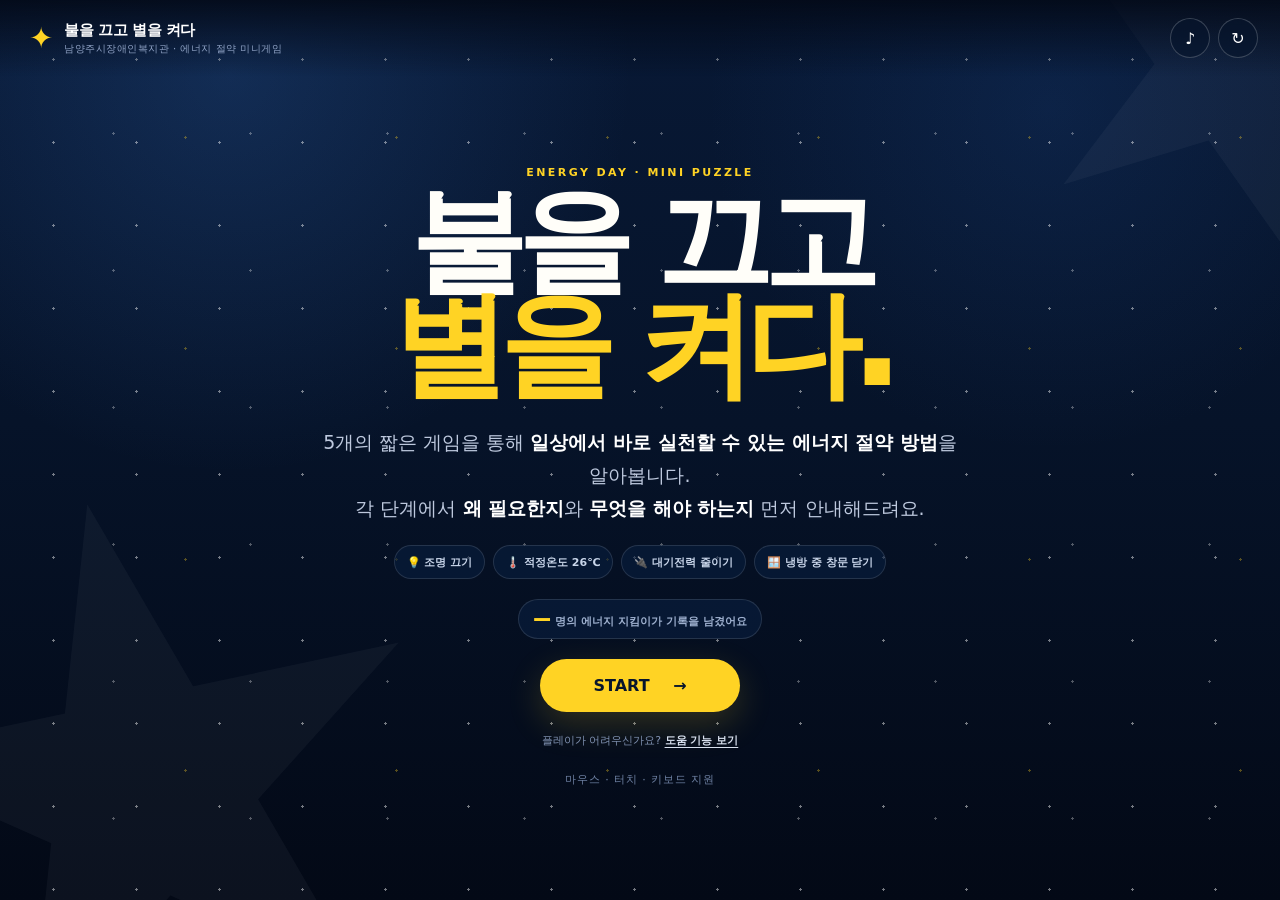
==== commit a8830065: "Add files via upload" ====
--- a/index.html
+++ b/index.html
@@ -30,7 +30,10 @@
         <div class="intro-card">
           <p class="eyebrow">ENERGY DAY · MINI PUZZLE</p>
           <h1 id="introTitle">불을 끄고<br><span>별을 켜다.</span></h1>
-          <p class="intro-copy">먼저 자유롭게 만져보며 별을 찾아보세요.<br>막히면 힌트와 도움 기능을 언제든 사용할 수 있습니다.</p>
+          <p class="intro-copy">5개의 짧은 게임을 통해 <b>일상에서 바로 실천할 수 있는 에너지 절약 방법</b>을 알아봅니다.<br>각 단계에서 <b>왜 필요한지</b>와 <b>무엇을 해야 하는지</b> 먼저 안내해드려요.</p>
+          <div class="intro-learning" aria-label="게임에서 배우는 에너지 절약 방법">
+            <span>💡 조명 끄기</span><span>🌡️ 적정온도 26℃</span><span>🔌 대기전력 줄이기</span><span>🪟 냉방 중 창문 닫기</span>
+          </div>
           <div class="intro-community" aria-live="polite"><strong id="publicParticipationCount">—</strong><span>명의 에너지 지킴이가 기록을 남겼어요</span></div>
           <button id="startBtn" class="primary-btn" type="button">START <span>→</span></button>
           <button id="introHelpBtn" class="intro-help-btn" type="button">플레이가 어려우신가요? <b>도움 기능 보기</b></button>
@@ -64,6 +67,16 @@
           </div>
         </div>
 
+        <aside id="stageGuide" class="stage-guide" aria-live="polite">
+          <div class="stage-guide-icon" id="stageGuideIcon" aria-hidden="true">💡</div>
+          <div class="stage-guide-copy">
+            <p class="stage-guide-kicker" id="stageGuideKicker">오늘의 에너지 실천</p>
+            <h3 id="stageGuideTitle">사용하지 않는 불 끄기</h3>
+            <p id="stageGuideWhy" class="stage-guide-why">사용하지 않는 조명을 끄면 불필요한 전력 소비를 줄일 수 있어요.</p>
+            <p id="stageGuideAction" class="stage-guide-action"><b>해보기</b> 방 안의 스위치를 눌러 불을 꺼보세요.</p>
+          </div>
+        </aside>
+
         <div id="gameFrame" class="game-frame" aria-live="polite"></div>
         <p id="hintText" class="hint-text" role="status" aria-live="polite" hidden></p>
         <div id="autoHelpActions" class="auto-help-actions" hidden>
@@ -85,9 +98,14 @@
           <div class="ending-layout">
             <div class="ending-left">
               <div class="pledge-box">
-                <span>오늘의 에너지 약속</span>
-                <strong>사용하지 않는 조명과 전자기기는 OFF</strong>
-                <strong>여름철 실내 적정온도는 26℃</strong>
+                <span>오늘 배운 에너지 절약 실천</span>
+                <ul class="ending-learning-list">
+                  <li>💡 사용하지 않는 조명은 바로 끄기</li>
+                  <li>🌡️ 여름철 실내 적정온도 26℃ 지키기</li>
+                  <li>🔌 사용하지 않는 전자기기의 대기전력 줄이기</li>
+                  <li>🪟 냉방 중에는 문과 창문 닫기</li>
+                  <li>⭐ 작은 실천을 가족·이웃과 함께 이어가기</li>
+                </ul>
                 <div class="community-impact"><b id="endingParticipationCount">—</b><small>명의 에너지 지킴이가 기록을 남겼습니다</small></div>
               </div>
 
@@ -263,6 +281,10 @@
       <div class="clear-star" aria-hidden="true"></div>
       <p>STAR FOUND</p>
       <strong id="clearStageText">01 / 05</strong>
+      <div class="clear-learning">
+        <b id="clearLearningTitle">에너지 절약 실천 완료!</b>
+        <span id="clearLearningText">사용하지 않는 불을 끄면 전기를 절약할 수 있어요.</span>
+      </div>
     </div>
 
     <div id="toast" class="toast" role="status" aria-live="polite"></div>
--- a/styles.css
+++ b/styles.css
@@ -876,3 +876,325 @@
   html[data-layout="mobile"] .game-meta-actions .help-btn,
   html[data-layout="mobile"] .game-meta-actions .hint-btn { font-size: 8px; }
 }
+
+
+/* ============================================================
+   EDUCATION-FIRST CAMPAIGN LAYER · 2026-08
+   각 스테이지에서 "왜 필요한가 → 무엇을 할까 → 해낸 의미"를
+   게임 전/중/후에 바로 이해할 수 있도록 하는 안내형 UI.
+   ============================================================ */
+
+.intro-learning {
+  width: min(610px, 100%);
+  margin: -10px auto 24px;
+  display: flex;
+  flex-wrap: wrap;
+  justify-content: center;
+  gap: 8px;
+}
+.intro-learning span {
+  display: inline-flex;
+  align-items: center;
+  min-height: 34px;
+  padding: 7px 12px;
+  border: 1px solid rgba(255,255,255,.12);
+  border-radius: 999px;
+  background: rgba(9,29,62,.62);
+  color: #c8d5e9;
+  font-size: 11px;
+  font-weight: 800;
+}
+.intro-copy b { color: #fff; }
+
+.stage-guide {
+  width: min(920px, 100%);
+  margin: 0 auto 12px;
+  display: grid;
+  grid-template-columns: 54px minmax(0, 1fr);
+  gap: 13px;
+  align-items: center;
+  padding: 13px 16px;
+  border: 1px solid rgba(255,255,255,.14);
+  border-radius: 19px;
+  background: linear-gradient(135deg, rgba(15,40,80,.92), rgba(7,24,51,.88));
+  box-shadow: 0 12px 34px rgba(0,0,0,.18);
+}
+.stage-guide-icon {
+  width: 48px;
+  height: 48px;
+  border-radius: 15px;
+  display: grid;
+  place-items: center;
+  background: rgba(255,211,36,.10);
+  border: 1px solid rgba(255,211,36,.24);
+  font-size: 25px;
+}
+.stage-guide-copy { min-width: 0; }
+.stage-guide-kicker {
+  margin: 0 0 3px;
+  color: var(--yellow);
+  font-size: 9px;
+  font-weight: 900;
+  letter-spacing: .10em;
+}
+.stage-guide h3 {
+  margin: 0 0 4px;
+  color: white;
+  font-size: 17px;
+  letter-spacing: -.03em;
+}
+.stage-guide-why {
+  margin: 0;
+  color: #b9c6da;
+  font-size: 11px;
+  line-height: 1.55;
+}
+.stage-guide-action {
+  margin: 6px 0 0;
+  color: #eef4ff;
+  font-size: 11px;
+  line-height: 1.45;
+  font-weight: 750;
+}
+.stage-guide-action b {
+  display: inline-block;
+  margin-right: 5px;
+  padding: 3px 7px;
+  border-radius: 999px;
+  background: var(--yellow);
+  color: #101827;
+  font-size: 9px;
+  font-weight: 950;
+}
+
+.scene-learning-tag {
+  position: absolute;
+  z-index: 12;
+  display: inline-flex;
+  align-items: center;
+  gap: 5px;
+  max-width: 80%;
+  padding: 7px 11px;
+  border-radius: 999px;
+  background: rgba(6,18,39,.86);
+  border: 1px solid rgba(255,255,255,.16);
+  color: #f5f8ff;
+  box-shadow: 0 7px 20px rgba(0,0,0,.18);
+  font-size: 10px;
+  line-height: 1.3;
+  font-weight: 800;
+  pointer-events: none;
+}
+.scene-learning-tag b { color: #ffe06b; }
+.stage1-tag { left: 50%; top: 7%; transform: translateX(-50%); }
+.stage2-tag { left: 50%; top: 6%; transform: translateX(-50%); color: #ecf9fc; }
+.stage3-tag { left: 50%; top: 4%; transform: translateX(-50%); }
+.stage4-tag { left: 50%; top: 5%; transform: translateX(-50%); }
+.stage5-tag { left: 50%; top: 4%; transform: translateX(-50%); }
+
+.control-label {
+  position: absolute;
+  left: 50%;
+  top: calc(100% + 9px);
+  transform: translateX(-50%);
+  min-width: 78px;
+  padding: 6px 8px;
+  border-radius: 10px;
+  background: rgba(7,21,45,.88);
+  color: white;
+  font-size: 9px;
+  font-weight: 800;
+  line-height: 1.25;
+  box-shadow: 0 6px 16px rgba(0,0,0,.18);
+  pointer-events: none;
+}
+.control-label b { color: var(--yellow); font-size: 9px; }
+
+.temp-action-guide {
+  position: absolute;
+  left: 50%;
+  bottom: 5%;
+  transform: translateX(-50%);
+  display: flex;
+  gap: 7px;
+  pointer-events: none;
+}
+.temp-action-guide span {
+  padding: 6px 9px;
+  border-radius: 999px;
+  border: 1px solid rgba(29,68,81,.15);
+  background: rgba(255,255,255,.76);
+  color: #486c76;
+  font-size: 9px;
+  font-weight: 850;
+}
+
+.device-node .device-icon { font-size: 24px; filter: grayscale(1); }
+.device-name {
+  position: absolute;
+  left: 50%;
+  top: calc(100% + 5px);
+  transform: translateX(-50%);
+  color: #d9e2f1;
+  font-size: 9px;
+  font-style: normal;
+  font-weight: 850;
+  white-space: nowrap;
+  pointer-events: none;
+}
+.power-label {
+  position: absolute;
+  left: 50%;
+  top: calc(100% + 18px);
+  transform: translateX(-50%);
+  color: #ff8d86;
+  font-size: 7px;
+  font-weight: 900;
+  white-space: nowrap;
+  pointer-events: none;
+}
+.device-node.off .power-label { color: #65748c; }
+.device-node.off .power-label::after { content: " 완료"; }
+
+.window-motion-guide {
+  position: absolute;
+  z-index: 10;
+  right: 10%;
+  bottom: 8%;
+  color: #36576d;
+  font-size: 10px;
+  font-weight: 900;
+  pointer-events: none;
+}
+.window-motion-guide b {
+  display: inline-block;
+  margin-left: 5px;
+  color: #1f719c;
+  font-size: 20px;
+  animation: guideArrow 1.1s ease-in-out infinite alternate;
+}
+@keyframes guideArrow { from { transform: translateX(-3px); } to { transform: translateX(5px); } }
+
+.clear-learning {
+  width: min(520px, calc(100vw - 44px));
+  margin-top: 21px;
+  padding: 15px 18px;
+  border: 1px solid rgba(255,255,255,.13);
+  border-radius: 17px;
+  background: rgba(12,31,62,.80);
+  text-align: center;
+}
+.clear-learning b {
+  display: block;
+  color: var(--yellow);
+  font-size: 15px;
+  letter-spacing: -.02em;
+}
+.clear-learning span {
+  display: block;
+  margin-top: 6px;
+  color: #c2cee1;
+  font-size: 11px;
+  line-height: 1.55;
+}
+
+.ending-learning-list {
+  list-style: none;
+  margin: 9px 0 0;
+  padding: 0;
+  display: grid;
+  gap: 7px;
+}
+.ending-learning-list li {
+  padding: 8px 10px;
+  border-radius: 10px;
+  background: rgba(255,255,255,.055);
+  color: #d9e3f2;
+  font-size: 11px;
+  line-height: 1.45;
+  font-weight: 750;
+}
+
+html[data-layout="desktop"] .stage-guide { width: min(920px, calc(100vw - 48px)); }
+
+html[data-layout="mobile"][data-orientation="portrait"] .game-screen {
+  padding-bottom: calc(28px + env(safe-area-inset-bottom));
+}
+html[data-layout="mobile"][data-orientation="portrait"] .stage-guide {
+  width: min(100%, 430px);
+  grid-template-columns: 42px minmax(0, 1fr);
+  gap: 10px;
+  margin-bottom: 9px;
+  padding: 10px 11px;
+  border-radius: 16px;
+}
+html[data-layout="mobile"][data-orientation="portrait"] .stage-guide-icon {
+  width: 40px;
+  height: 40px;
+  border-radius: 12px;
+  font-size: 21px;
+}
+html[data-layout="mobile"][data-orientation="portrait"] .stage-guide-kicker { font-size: 8px; }
+html[data-layout="mobile"][data-orientation="portrait"] .stage-guide h3 { font-size: 14px; margin-bottom: 3px; }
+html[data-layout="mobile"][data-orientation="portrait"] .stage-guide-why { font-size: 10px; line-height: 1.4; }
+html[data-layout="mobile"][data-orientation="portrait"] .stage-guide-action { font-size: 10px; margin-top: 5px; }
+html[data-layout="mobile"][data-orientation="portrait"] .stage-guide-action b { font-size: 8px; padding: 2px 6px; }
+html[data-layout="mobile"][data-orientation="portrait"] .game-frame { aspect-ratio: 9 / 13.2; }
+
+html[data-layout="mobile"][data-orientation="portrait"] .scene-learning-tag {
+  max-width: 88%;
+  padding: 6px 9px;
+  white-space: normal;
+  text-align: center;
+  justify-content: center;
+  font-size: 9px;
+}
+html[data-layout="mobile"][data-orientation="portrait"] .stage1-tag,
+html[data-layout="mobile"][data-orientation="portrait"] .stage2-tag,
+html[data-layout="mobile"][data-orientation="portrait"] .stage3-tag,
+html[data-layout="mobile"][data-orientation="portrait"] .stage4-tag,
+html[data-layout="mobile"][data-orientation="portrait"] .stage5-tag { top: 2.5%; }
+html[data-layout="mobile"][data-orientation="portrait"] .room-window { top: 11%; }
+html[data-layout="mobile"][data-orientation="portrait"] .control-label { min-width: 82px; font-size: 9px; }
+html[data-layout="mobile"][data-orientation="portrait"] .thermo-unit { margin-top: 8%; }
+html[data-layout="mobile"][data-orientation="portrait"] .temp-action-guide { bottom: 3%; }
+html[data-layout="mobile"][data-orientation="portrait"] .standby-board { height: 69%; margin-top: 7%; }
+html[data-layout="mobile"][data-orientation="portrait"] .device-name { font-size: 8px; top: calc(100% + 4px); }
+html[data-layout="mobile"][data-orientation="portrait"] .power-label { font-size: 6.5px; top: calc(100% + 16px); }
+html[data-layout="mobile"][data-orientation="portrait"] .ac-unit { top: 10%; }
+html[data-layout="mobile"][data-orientation="portrait"] .airflow { top: 19%; }
+html[data-layout="mobile"][data-orientation="portrait"] .big-window { top: 32%; height: 46%; }
+html[data-layout="mobile"][data-orientation="portrait"] .window-motion-guide { right: 9%; bottom: 7%; font-size: 9px; }
+html[data-layout="mobile"][data-orientation="portrait"] .building { height: 56%; }
+html[data-layout="mobile"][data-orientation="portrait"] .intro-learning { max-width: 350px; gap: 6px; margin-top: -7px; }
+html[data-layout="mobile"][data-orientation="portrait"] .intro-learning span { min-height: 30px; padding: 5px 9px; font-size: 9px; }
+html[data-layout="mobile"][data-orientation="portrait"] .clear-learning { margin-top: 16px; padding: 13px 14px; }
+html[data-layout="mobile"][data-orientation="portrait"] .clear-learning b { font-size: 14px; }
+html[data-layout="mobile"][data-orientation="portrait"] .clear-learning span { font-size: 10px; }
+
+@media (max-width: 390px) {
+  html[data-layout="mobile"] .stage-guide-why { font-size: 9.5px; }
+  html[data-layout="mobile"] .stage-guide-action { font-size: 9.5px; }
+  html[data-layout="mobile"] .game-frame { aspect-ratio: 9 / 12.7; }
+}
+
+@media (prefers-reduced-motion: reduce) {
+  .window-motion-guide b { animation: none !important; }
+}
+
+/* Korean learning labels on stage select */
+.stage-english {
+  position: absolute;
+  left: 18px;
+  bottom: 42px;
+  color: #7185a8;
+  font-size: 8px;
+  font-weight: 900;
+  letter-spacing: .12em;
+}
+.stage-tile .stage-name {
+  max-width: calc(100% - 26px);
+  line-height: 1.25;
+}
+html[data-layout="mobile"][data-orientation="portrait"] .stage-english { left: 15px; bottom: 39px; font-size: 7px; }
+html[data-layout="mobile"][data-orientation="portrait"] .stage-name { font-size: 12px; }
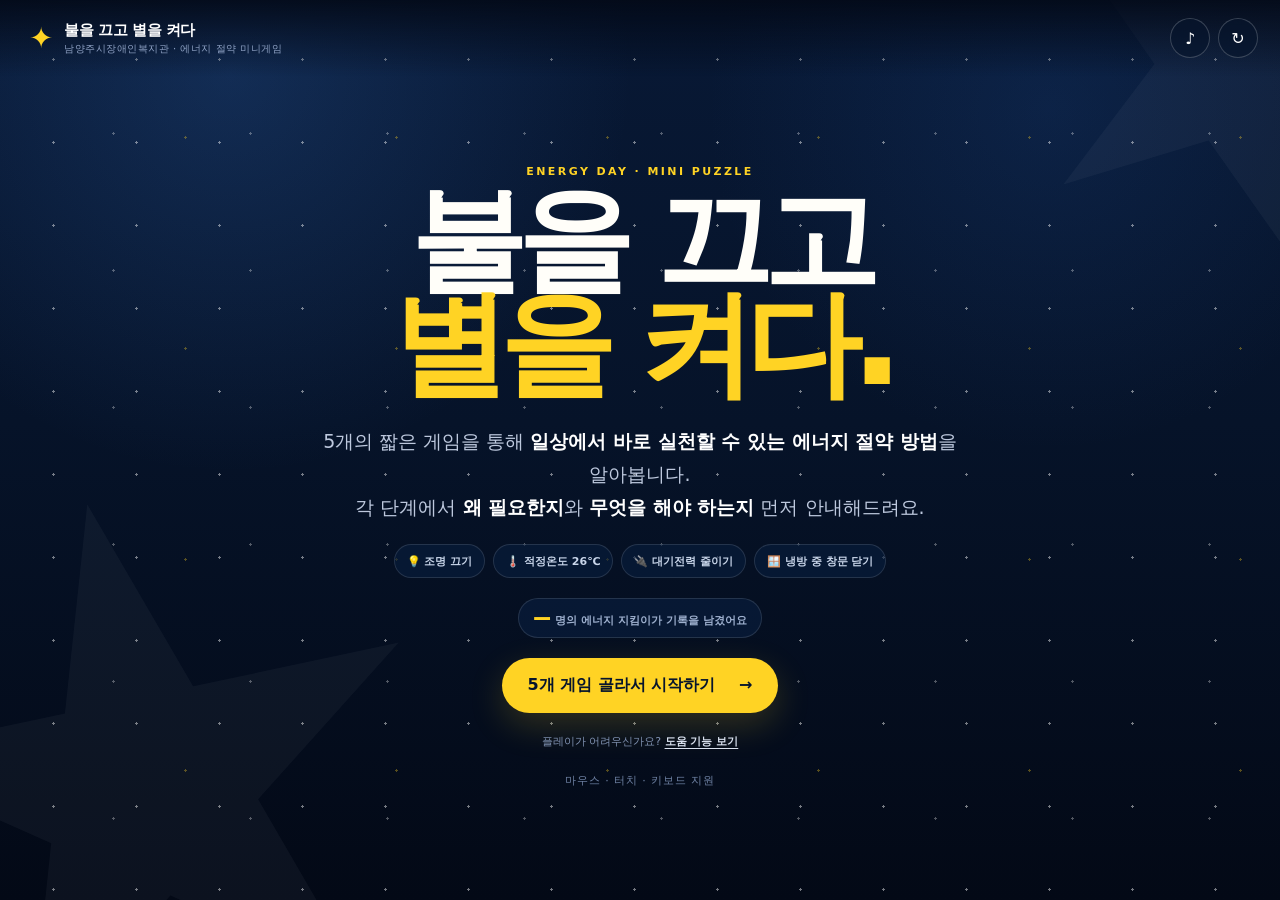
==== commit 22d97714: "Add files via upload" ====
--- a/index.html
+++ b/index.html
@@ -35,7 +35,9 @@
             <span>💡 조명 끄기</span><span>🌡️ 적정온도 26℃</span><span>🔌 대기전력 줄이기</span><span>🪟 냉방 중 창문 닫기</span>
           </div>
           <div class="intro-community" aria-live="polite"><strong id="publicParticipationCount">—</strong><span>명의 에너지 지킴이가 기록을 남겼어요</span></div>
-          <button id="startBtn" class="primary-btn" type="button">START <span>→</span></button>
+          <button id="startBtn" class="primary-btn" type="button">5개 게임 골라서 시작하기 <span>→</span></button>
+          <button id="resumeBtn" class="resume-btn" type="button" hidden>별 5개 완료 · 기록/공유 화면으로</button>
+          <div id="introCompletionNotice" class="intro-completion-notice" hidden aria-live="polite"></div>
           <button id="introHelpBtn" class="intro-help-btn" type="button">플레이가 어려우신가요? <b>도움 기능 보기</b></button>
           <p class="intro-note">마우스 · 터치 · 키보드 지원</p>
         </div>
@@ -43,8 +45,9 @@
 
       <section id="selectScreen" class="screen select-screen" aria-labelledby="selectTitle">
         <div class="screen-heading">
-          <p class="eyebrow">FIND FIVE STARS</p>
-          <h2 id="selectTitle">STAGE SELECT</h2>
+          <p class="eyebrow">CHOOSE ANY STAGE</p>
+          <h2 id="selectTitle">원하는 게임부터 골라보세요</h2>
+          <p class="select-guide-copy">순서와 관계없이 5개를 모두 완료하면 자동으로 참여 화면으로 이동합니다.</p>
           <p><strong id="starCount">0</strong> / 5 STARS</p>
         </div>
         <div id="stageGrid" class="stage-grid" aria-label="스테이지 선택"></div>
@@ -117,10 +120,11 @@
                 <span>남양주시장애인복지관</span>
                 <em id="previewCode">STAR-------</em>
               </div>
-              <p class="share-note">공유 이미지는 1080×1350px로 자동 생성되며 개인정보는 이미지에 포함되지 않습니다.</p>
+              <p class="share-note">인증 이미지는 1080×1350px로 자동 생성되며 이름·전화번호는 이미지에 포함되지 않습니다.</p>
             </div>
 
             <div class="ending-right">
+              <div id="shareCompletionBanner" class="share-completion-banner" hidden aria-live="polite"></div>
               <div class="event-box">
                 <p class="step-kicker">EVENT ENTRY</p>
                 <h3>클리어 기록을 남겨주세요.</h3>
@@ -160,7 +164,7 @@
                     </button>
                     <button id="instagramBtn" class="action-btn instagram-btn" type="button">
                       <span class="action-number">02</span>
-                      <span><b>인스타그램에 공유하기</b><small>클리어 이미지 + 게시글 문구</small></span>
+                      <span><b>Instagram에 인증하기</b><small>인증 이미지 준비 + 게시글 문구 자동 복사</small></span>
                     </button>
                   </div>
                 </form>
@@ -174,8 +178,23 @@
             </div>
           </div>
 
+
+          <section class="energy-day-callout" aria-label="8월 22일 에너지의 날 전국 동시 소등 안내">
+            <div class="energy-day-date" aria-hidden="true"><small>AUG</small><b>22</b></div>
+            <div class="energy-day-copy">
+              <p class="energy-day-kicker">제23회 에너지의 날 · 전국 동시 소등</p>
+              <h3>8월 22일 밤 9시,<br><span>우리도 함께 불을 꺼요.</span></h3>
+              <p><b>21:00 ~ 21:10, 딱 10분!</b> 집과 사무실의 사용하지 않는 조명을 끄고 전국 동시 소등에 함께해주세요.</p>
+              <div class="energy-day-message"><span aria-hidden="true">✦</span><strong>10분의 어둠이 지구를 위한 별빛이 됩니다.</strong><span aria-hidden="true">✦</span></div>
+            </div>
+          </section>
+
+          <div id="kioskNextWrap" class="kiosk-next-wrap" hidden>
+            <button id="kioskNextBtn" class="primary-btn kiosk-next-btn" type="button">다음 참여자 시작하기 →</button>
+            <small>현재 참여자의 게임·입력 정보는 이 기기에 저장하지 않습니다.</small>
+          </div>
           <div class="ending-sub-actions">
-            <button id="replayBtn" class="text-btn light" type="button">처음부터 다시 플레이</button>
+            <button id="replayBtn" class="text-btn light" type="button">게임 다시 플레이</button>
             <button id="endingStagesBtn" class="text-btn light" type="button">스테이지 선택으로</button>
           </div>
         </div>
@@ -260,20 +279,21 @@
       <div class="modal-head">
         <div>
           <p class="eyebrow">SHARE READY</p>
-          <h2 id="shareTitle">인스타그램 공유 준비 완료</h2>
+          <h2 id="shareTitle">Instagram 게시 준비</h2>
         </div>
         <button id="shareCloseBtn" class="modal-close" type="button" aria-label="닫기">×</button>
       </div>
       <div class="modal-body">
-        <p>기기에서 Instagram을 선택하면 클리어 이미지를 바로 가져갈 수 있습니다. Instagram이 게시글 문구를 자동으로 받지 않는 경우를 대비해 문구는 클립보드에도 복사합니다. 비공개 계정은 업로드 후 참여코드가 보이는 화면을 캡처해 복지관 공식 Instagram DM으로 인증할 수 있습니다.</p>
+        <p id="shareGuideText">인증 이미지와 게시글 문구를 준비했습니다. Instagram에 실제 게시한 뒤 아래의 <b>“게시를 완료했어요”</b> 버튼을 눌러주세요. 이 버튼은 게시 사실을 이용자가 제출하는 단계이며, 최종 이벤트 인증은 복지관에서 게시물 또는 DM을 확인한 뒤 완료됩니다.</p>
         <textarea id="shareCaption" class="share-caption" readonly aria-label="인스타그램 게시글 문구"></textarea>
         <div class="share-dialog-actions">
           <button id="copyCaptionBtn" class="secondary-btn" type="button">게시글 문구 복사</button>
           <button id="downloadCardBtn" class="secondary-btn" type="button">클리어 이미지 저장</button>
         </div>
       </div>
-      <div class="modal-foot">
-        <button id="nativeShareBtn" class="primary-btn compact" type="button">공유 메뉴 열기</button>
+      <div class="modal-foot share-modal-foot">
+        <button id="shareDoneBtn" class="secondary-btn" type="button">Instagram 게시를 완료했어요</button>
+        <button id="nativeShareBtn" class="primary-btn compact" type="button">Instagram 공유 다시 열기</button>
       </div>
     </dialog>
 
--- a/styles.css
+++ b/styles.css
@@ -1198,3 +1198,175 @@
 }
 html[data-layout="mobile"][data-orientation="portrait"] .stage-english { left: 15px; bottom: 39px; font-size: 7px; }
 html[data-layout="mobile"][data-orientation="portrait"] .stage-name { font-size: 12px; }
+
+/* Instagram one-tap share UX */
+.instagram-btn:disabled {
+  opacity: .68;
+  cursor: wait;
+  filter: saturate(.78);
+}
+.instagram-btn:disabled::after {
+  content: '';
+  width: 18px;
+  height: 18px;
+  border: 2px solid rgba(255,255,255,.35);
+  border-top-color: #fff;
+  border-radius: 50%;
+  animation: share-spin .8s linear infinite;
+  flex: 0 0 auto;
+}
+@keyframes share-spin { to { transform: rotate(360deg); } }
+
+/* ===== 자유 선택 / 완료 복귀 / 중복 참여 방지 UI ===== */
+.resume-btn {
+  width: 100%;
+  margin-top: 10px;
+  padding: 14px 18px;
+  border: 1px solid rgba(255,211,36,.36);
+  border-radius: 16px;
+  background: rgba(255,211,36,.1);
+  color: #ffe16a;
+  font-weight: 900;
+  cursor: pointer;
+  transition: .2s ease;
+}
+.resume-btn:hover { background: rgba(255,211,36,.16); transform: translateY(-1px); }
+.resume-btn[hidden] { display: none !important; }
+.intro-completion-notice {
+  display: grid;
+  gap: 4px;
+  margin-top: 12px;
+  padding: 13px 15px;
+  border: 1px solid rgba(130,154,194,.22);
+  border-radius: 14px;
+  background: rgba(255,255,255,.035);
+  text-align: left;
+}
+.intro-completion-notice[hidden] { display: none !important; }
+.intro-completion-notice b { color: #f4f7ff; font-size: 12px; }
+.intro-completion-notice span { color: #94a7c6; font-size: 10px; line-height: 1.5; }
+.intro-completion-notice.ready { border-color: rgba(255,211,36,.26); background: rgba(255,211,36,.055); }
+.intro-completion-notice.registered { border-color: rgba(79,201,151,.28); background: rgba(79,201,151,.055); }
+.intro-completion-notice.completed { border-color: rgba(99,210,161,.42); background: rgba(99,210,161,.09); }
+.intro-completion-notice.completed b { color: #8cf0bd; }
+.select-guide-copy { margin: 7px 0 9px !important; color: #8fa4c7 !important; font-size: 11px !important; line-height: 1.6; }
+.stage-tile:not(.cleared) { cursor: pointer; }
+.stage-tile:not(.cleared):hover { border-color: rgba(255,211,36,.3); }
+.share-completion-banner {
+  display: grid;
+  gap: 4px;
+  margin-bottom: 12px;
+  padding: 14px 16px;
+  border-radius: 15px;
+  text-align: left;
+}
+.share-completion-banner[hidden] { display: none !important; }
+.share-completion-banner b { font-size: 12px; }
+.share-completion-banner span { font-size: 10px; line-height: 1.5; color: #a6b5cb; }
+.share-completion-banner.ready { border: 1px solid rgba(255,211,36,.3); background: rgba(255,211,36,.075); }
+.share-completion-banner.ready b { color: #ffe16a; }
+.share-completion-banner.done { border: 1px solid rgba(80,210,151,.34); background: rgba(80,210,151,.08); }
+.share-completion-banner.done b { color: #83ebb7; }
+.registration-status.shared { border-color: rgba(80,210,151,.34); }
+.kiosk-next-wrap { display: grid; gap: 8px; margin-top: 18px; text-align: center; }
+.kiosk-next-wrap[hidden] { display: none !important; }
+.kiosk-next-wrap small { color: #7f94b5; font-size: 10px; }
+.kiosk-next-btn { width: 100%; }
+.share-modal-foot { gap: 9px; flex-wrap: wrap; }
+.share-modal-foot .secondary-btn { min-height: 42px; }
+
+@media (max-width: 760px) {
+  .resume-btn { min-height: 54px; font-size: 13px; }
+  .intro-completion-notice { padding: 14px; }
+  .intro-completion-notice b { font-size: 13px; }
+  .intro-completion-notice span { font-size: 11px; }
+  .select-guide-copy { font-size: 12px !important; }
+  .share-completion-banner b { font-size: 13px; }
+  .share-completion-banner span { font-size: 11px; }
+}
+
+
+/* ===== 8월 22일 에너지의 날 · 전국 동시 소등 final CTA ===== */
+.energy-day-callout {
+  position: relative;
+  z-index: 3;
+  width: 100%;
+  margin-top: 24px;
+  padding: 20px 22px;
+  display: grid;
+  grid-template-columns: 92px minmax(0, 1fr);
+  gap: 20px;
+  align-items: center;
+  overflow: hidden;
+  border: 1px solid rgba(255,211,36,.28);
+  border-radius: 24px;
+  background:
+    radial-gradient(circle at 88% 15%, rgba(255,211,36,.15), transparent 25%),
+    linear-gradient(135deg, rgba(7,21,45,.96), rgba(11,36,73,.94));
+  text-align: left;
+  box-shadow: inset 0 1px 0 rgba(255,255,255,.05);
+}
+.energy-day-callout::after {
+  content: '★';
+  position: absolute;
+  right: 22px;
+  top: 15px;
+  color: rgba(255,211,36,.18);
+  font-size: 92px;
+  line-height: 1;
+  transform: rotate(10deg);
+  pointer-events: none;
+}
+.energy-day-date {
+  width: 88px;
+  height: 88px;
+  display: grid;
+  place-content: center;
+  border-radius: 22px;
+  background: var(--yellow);
+  color: #07152d;
+  text-align: center;
+  box-shadow: 0 10px 30px rgba(255,211,36,.14);
+}
+.energy-day-date small { font-size: 10px; font-weight: 950; letter-spacing: .18em; line-height: 1; }
+.energy-day-date b { margin-top: 4px; font-size: 44px; line-height: .84; letter-spacing: -.06em; }
+.energy-day-copy { position: relative; z-index: 1; min-width: 0; }
+.energy-day-kicker { margin: 0 0 6px; color: #91a6c8; font-size: 10px; font-weight: 900; letter-spacing: .06em; }
+.energy-day-copy h3 { margin: 0; color: #fff; font-size: clamp(24px, 3vw, 36px); line-height: 1.08; letter-spacing: -.045em; }
+.energy-day-copy h3 span { color: var(--yellow); }
+.energy-day-copy > p:not(.energy-day-kicker) { margin: 10px 0 0; max-width: 760px; color: #bdc9dc; font-size: 12px; line-height: 1.7; }
+.energy-day-copy > p b { color: #fff; }
+.energy-day-message { margin-top: 10px; display: inline-flex; align-items: center; gap: 8px; color: #ffe16a; font-size: 11px; }
+.energy-day-message strong { font-weight: 900; }
+.energy-day-message span { font-size: 9px; }
+
+html[data-layout="mobile"][data-orientation="portrait"] .energy-day-callout {
+  grid-template-columns: 66px minmax(0,1fr);
+  gap: 13px;
+  margin-top: 18px;
+  padding: 16px;
+  border-radius: 20px;
+}
+html[data-layout="mobile"][data-orientation="portrait"] .energy-day-date { width: 64px; height: 64px; border-radius: 17px; }
+html[data-layout="mobile"][data-orientation="portrait"] .energy-day-date small { font-size: 8px; }
+html[data-layout="mobile"][data-orientation="portrait"] .energy-day-date b { font-size: 34px; }
+html[data-layout="mobile"][data-orientation="portrait"] .energy-day-kicker { font-size: 8px; }
+html[data-layout="mobile"][data-orientation="portrait"] .energy-day-copy h3 { font-size: 21px; }
+html[data-layout="mobile"][data-orientation="portrait"] .energy-day-copy > p:not(.energy-day-kicker) { font-size: 10px; line-height: 1.55; }
+html[data-layout="mobile"][data-orientation="portrait"] .energy-day-message { font-size: 9.5px; line-height: 1.4; }
+html[data-layout="mobile"][data-orientation="portrait"] .energy-day-callout::after { font-size: 64px; right: 8px; top: 9px; }
+
+html[data-mode="kiosk"] .energy-day-callout {
+  margin-top: 30px;
+  grid-template-columns: 138px minmax(0,1fr);
+  gap: 30px;
+  padding: 30px 34px;
+  border-radius: 30px;
+}
+html[data-mode="kiosk"] .energy-day-date { width: 132px; height: 132px; border-radius: 30px; }
+html[data-mode="kiosk"] .energy-day-date small { font-size: 16px; }
+html[data-mode="kiosk"] .energy-day-date b { font-size: 68px; }
+html[data-mode="kiosk"] .energy-day-kicker { font-size: 14px; }
+html[data-mode="kiosk"] .energy-day-copy h3 { font-size: 43px; }
+html[data-mode="kiosk"] .energy-day-copy > p:not(.energy-day-kicker) { font-size: 18px; line-height: 1.65; }
+html[data-mode="kiosk"] .energy-day-message { font-size: 17px; }
